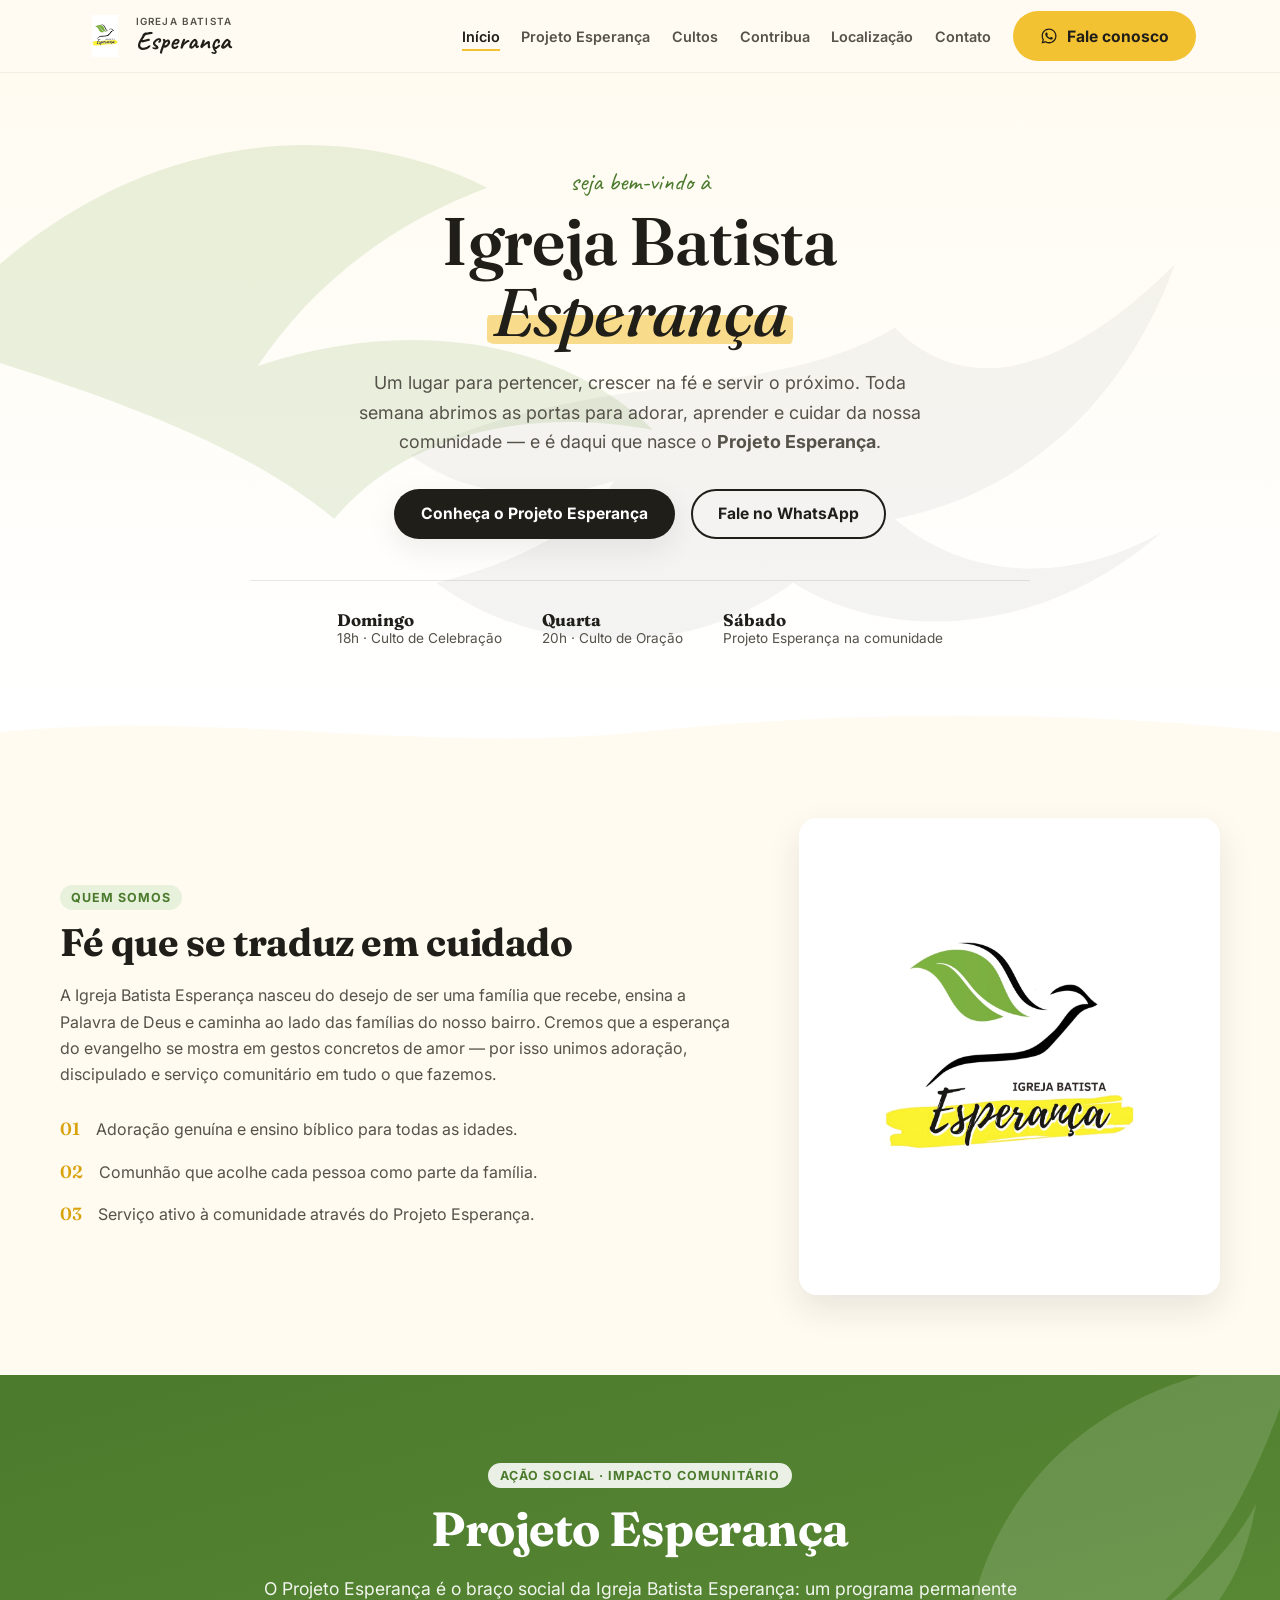
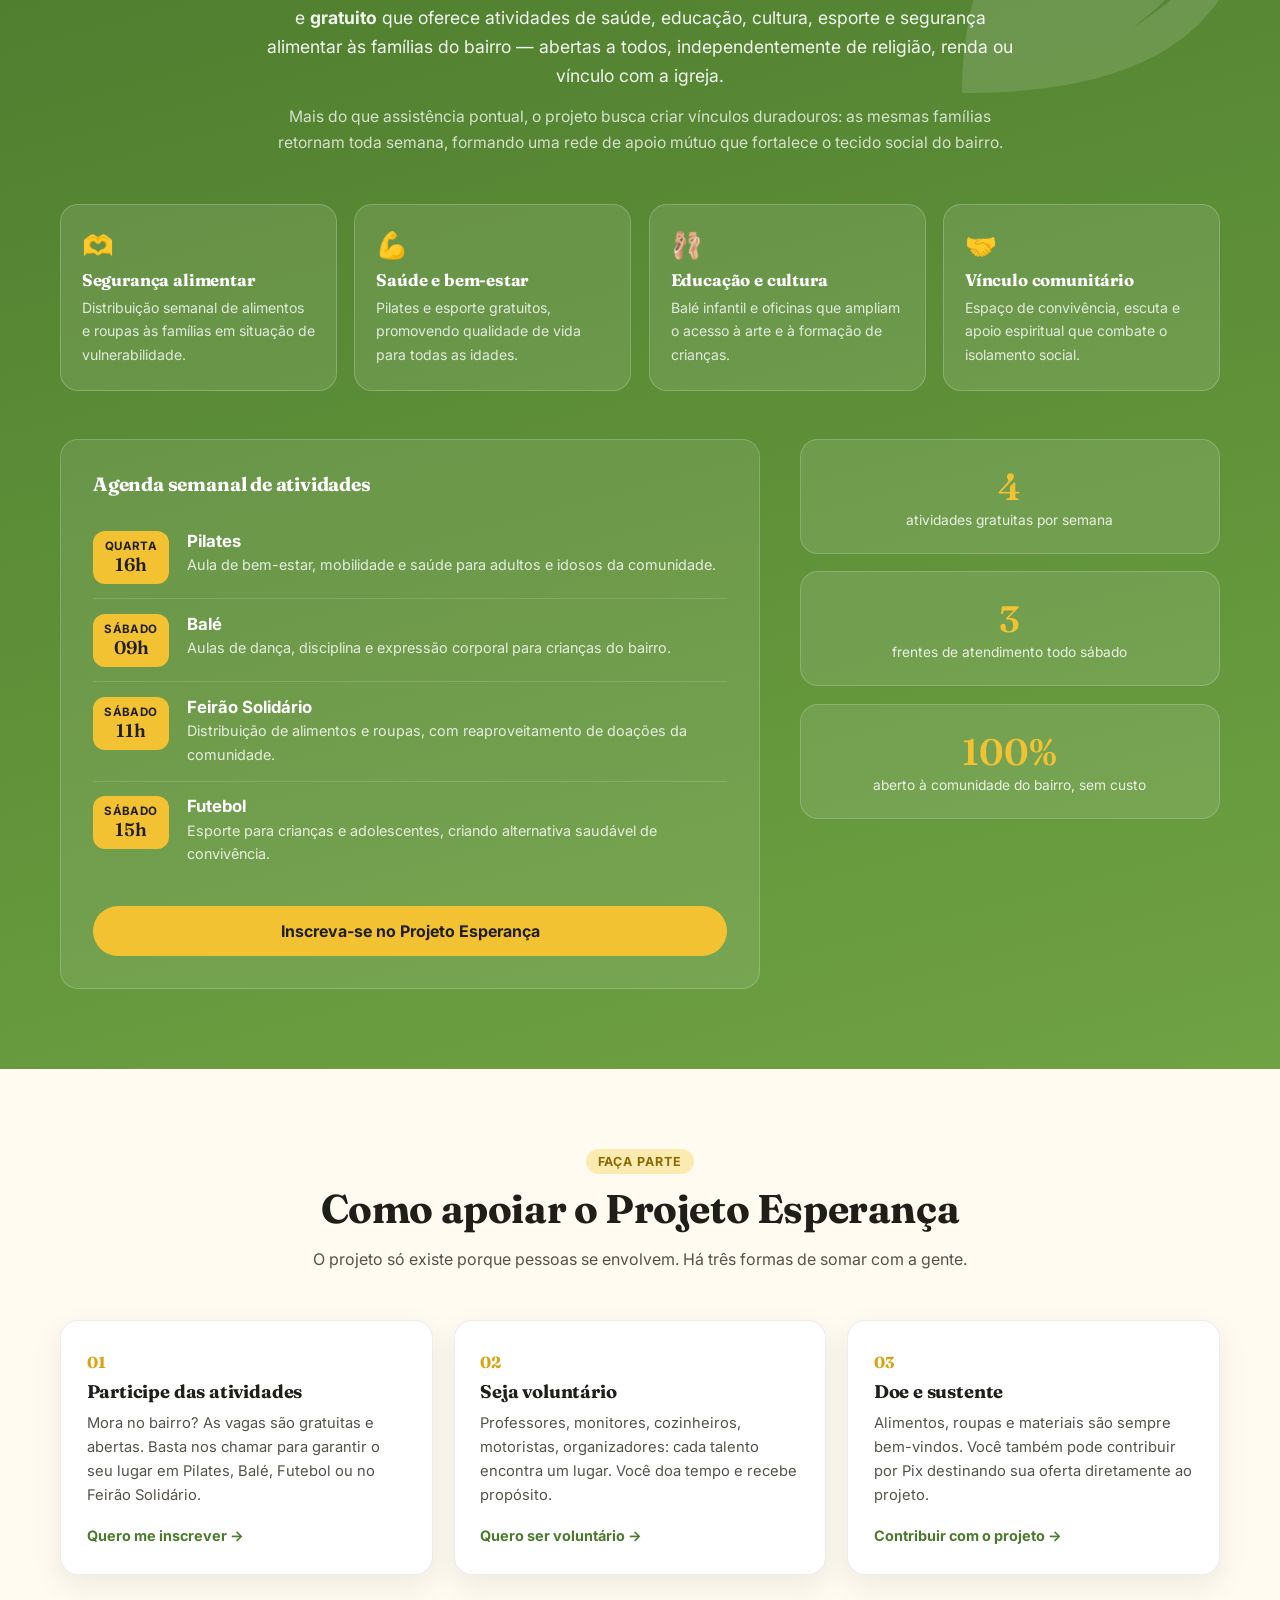
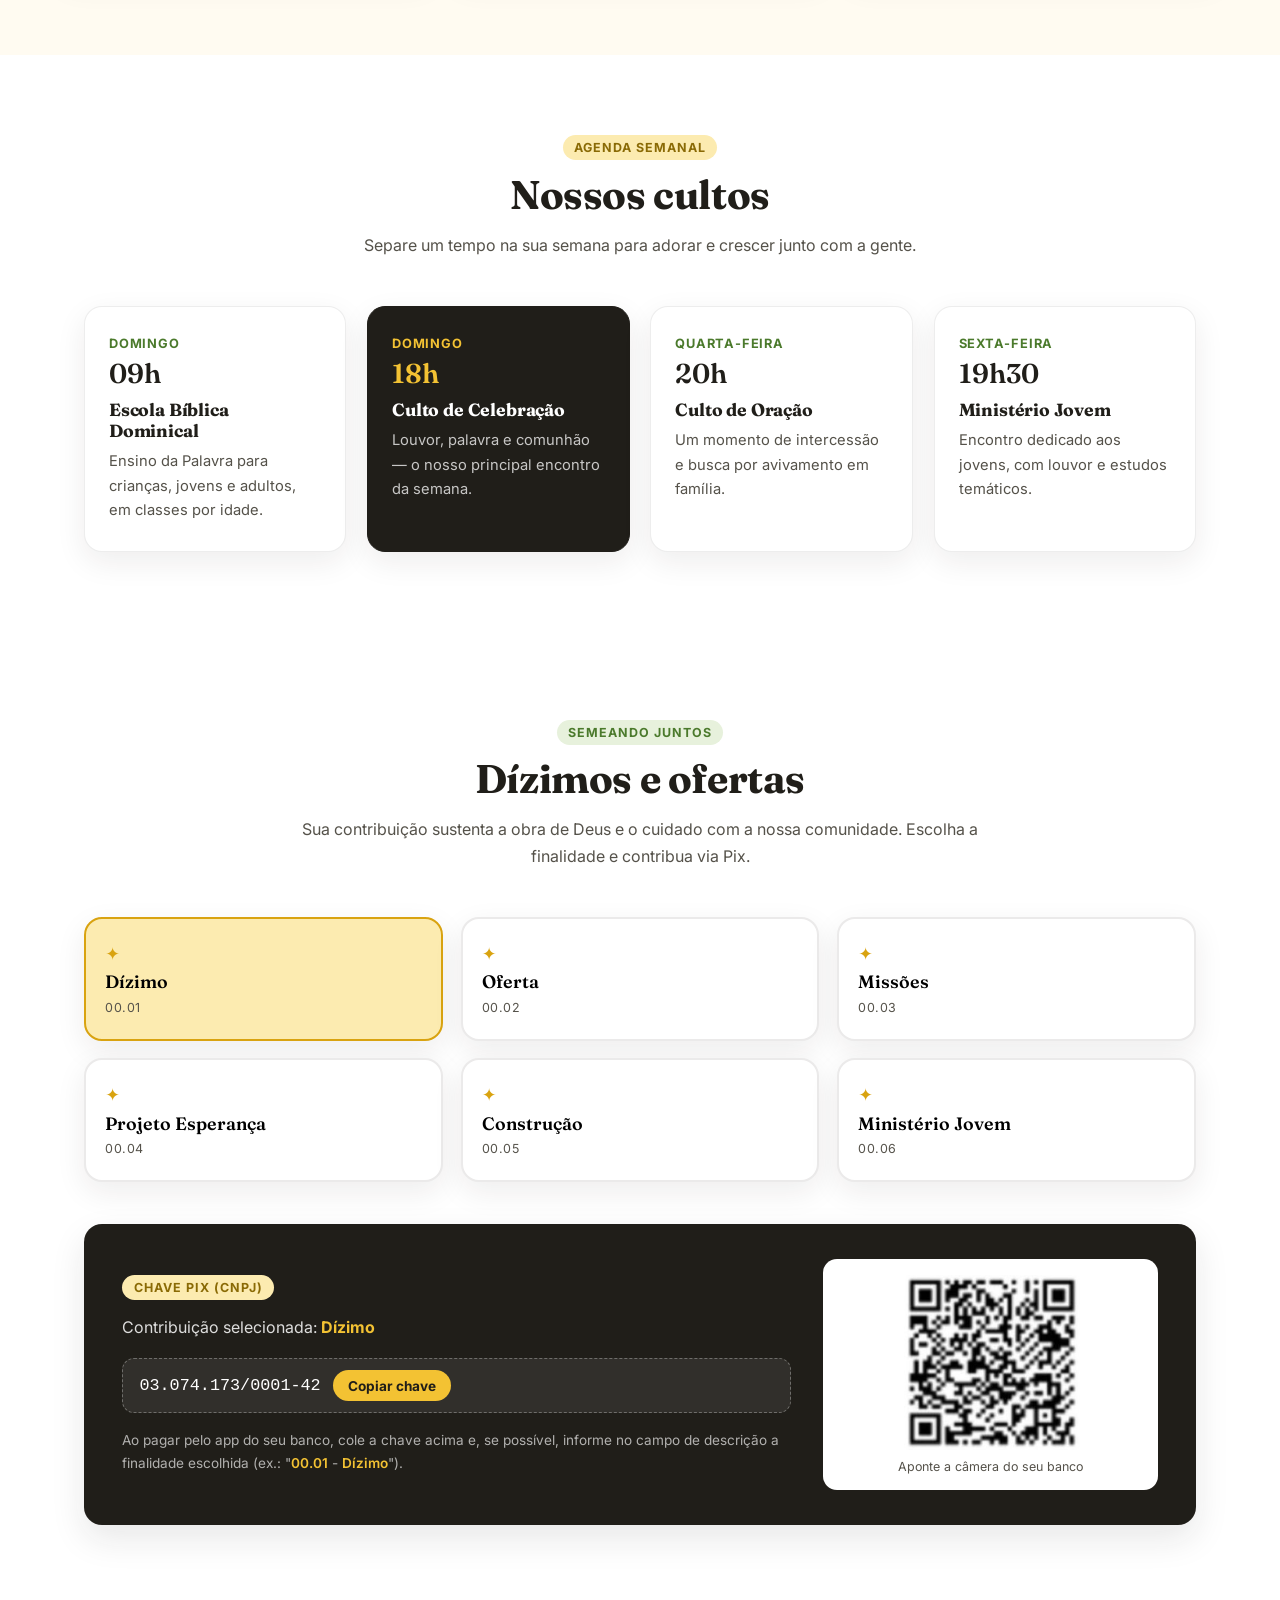
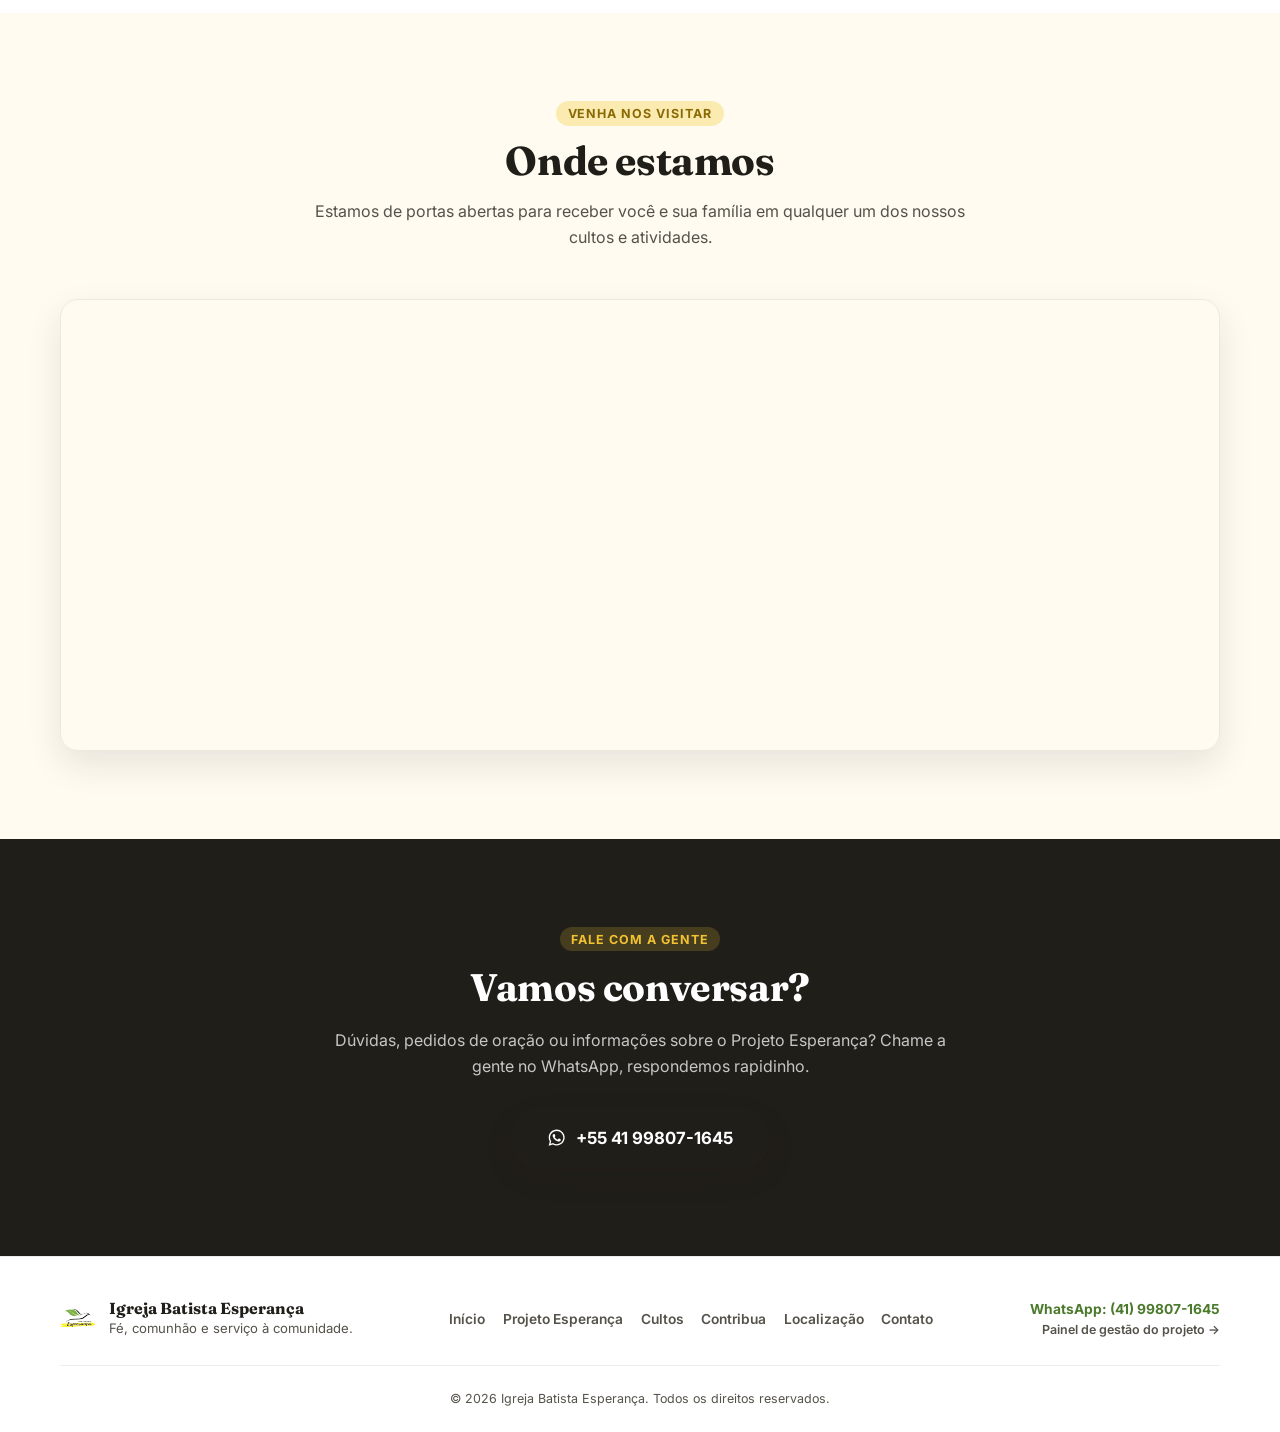
==== files/index.html @ 21ae9bed "Add files via upload" ====
<!DOCTYPE html>
<html lang="pt-BR">
<head>
<meta charset="UTF-8">
<meta name="viewport" content="width=device-width, initial-scale=1.0">
<title>Igreja Batista Esperança</title>
<meta name="description" content="Igreja Batista Esperança: cultos, comunhão e o Projeto Esperança, programa gratuito de serviço às famílias do bairro.">
<meta name="theme-color" content="#F3C233">
<link rel="icon" href="data:image/svg+xml,<svg xmlns='http://www.w3.org/2000/svg' viewBox='0 0 100 100'><text y='.9em' font-size='90'>🕊️</text></svg>">
<link rel="preconnect" href="https://fonts.googleapis.com">
<link rel="preconnect" href="https://fonts.gstatic.com" crossorigin>
<link href="https://fonts.googleapis.com/css2?family=Fraunces:ital,opsz,wght@0,9..144,400;0,9..144,500;0,9..144,600;0,9..144,700;1,9..144,500&family=Inter:wght@400;500;600;700;800&family=Caveat:wght@600;700&display=swap" rel="stylesheet">
<style>
/* =========================================================
   Igreja Batista Esperança — identidade visual
   Dourado/amarelo do logo + branco + verde-folha + tinta
   ========================================================= */
:root{
  --gold:#F3C233; --gold-deep:#D9A310; --gold-pale:#FCEBB0;
  --cream:#FFFBF1; --white:#FFFFFF;
  --ink:#201E19; --ink-soft:#55524A;
  --green:#6FA243; --green-deep:#4B7A2C; --green-pale:#E7F1DC;
  --font-display:"Fraunces","Georgia",serif;
  --font-body:"Inter",system-ui,sans-serif;
  --font-script:"Caveat",cursive;
  --radius:18px;
  --shadow-soft:0 10px 30px rgba(32,30,25,.08);
  --shadow-card:0 14px 34px rgba(32,30,25,.10);
  --container:1160px;
}
*,*::before,*::after{box-sizing:border-box}
html{scroll-behavior:smooth}
body{margin:0;font-family:var(--font-body);color:var(--ink);background:var(--white);-webkit-font-smoothing:antialiased}
img{max-width:100%;display:block}
a{color:inherit;text-decoration:none}
h1,h2,h3,h4{font-family:var(--font-display);margin:0;letter-spacing:-.01em}
p{margin:0;line-height:1.65;color:var(--ink-soft)}
button{font-family:inherit;cursor:pointer}
:focus-visible{outline:3px solid var(--green-deep);outline-offset:3px}
@media (prefers-reduced-motion:reduce){html{scroll-behavior:auto}*{animation-duration:.001ms!important;transition-duration:.001ms!important}}

.tag{display:inline-block;font-size:.78rem;font-weight:700;letter-spacing:.08em;text-transform:uppercase;color:var(--green-deep);background:var(--green-pale);padding:.4em .9em;border-radius:100px}
.tag-light{background:var(--gold-pale);color:#8A6A05}
.tag-on-green{background:rgba(255,255,255,.88);color:var(--green-deep)}
.tag-on-dark{background:rgba(243,194,51,.18);color:var(--gold)}

.btn{display:inline-flex;align-items:center;gap:.55em;padding:.85em 1.6em;border-radius:100px;font-weight:700;font-size:.98rem;border:2px solid transparent;transition:transform .18s ease,box-shadow .18s ease,background .18s ease,color .18s ease}
.btn:hover{transform:translateY(-2px)}
.btn-primary{background:var(--ink);color:var(--white);box-shadow:var(--shadow-soft)}
.btn-primary:hover{background:var(--green-deep)}
.btn-outline{border-color:var(--ink);color:var(--ink);background:transparent}
.btn-outline:hover{background:var(--ink);color:var(--white)}
.btn-whats{background:var(--gold);color:var(--ink)}
.btn-whats:hover{background:var(--gold-deep)}
.btn-lg{padding:1.05em 2.1em;font-size:1.05rem}
.ico-whats{width:1.15em;height:1.15em;fill:currentColor}

/* HEADER */
.site-header{position:sticky;top:0;z-index:50;background:rgba(255,251,241,.92);backdrop-filter:blur(10px);border-bottom:1px solid rgba(32,30,25,.06)}
.header-inner{max-width:var(--container);margin:0 auto;padding:.7rem 1.5rem;display:flex;align-items:center;gap:1.4rem}
.brand{display:flex;align-items:center;gap:.6rem;margin-right:auto}
.brand-logo{width:42px;height:42px;object-fit:contain}
.brand-text{display:flex;flex-direction:column;line-height:1.1}
.brand-eyebrow{font-size:.62rem;text-transform:uppercase;letter-spacing:.12em;color:var(--ink-soft);font-weight:600}
.brand-name{font-family:var(--font-script);font-size:1.6rem;font-weight:700}
.main-nav{display:flex;gap:1.35rem}
.nav-link{font-size:.9rem;font-weight:600;color:var(--ink-soft);position:relative;padding:.3rem 0;transition:color .2s}
.nav-link::after{content:"";position:absolute;left:0;right:0;bottom:-2px;height:2px;background:var(--gold);transform:scaleX(0);transform-origin:left;transition:transform .25s}
.nav-link:hover,.nav-link-active{color:var(--ink)}
.nav-link:hover::after,.nav-link-active::after{transform:scaleX(1)}
.nav-toggle{display:none;background:none;border:none;padding:.5rem;flex-direction:column;gap:5px}
.nav-toggle span{width:24px;height:2px;background:var(--ink);border-radius:2px}

/* HERO */
.hero{position:relative;overflow:hidden;background:linear-gradient(180deg,var(--cream) 0%,var(--white) 100%);padding:5.5rem 1.5rem 4rem}
.hero-wing{position:absolute;inset:0;z-index:0;opacity:.9;pointer-events:none}
.hero-wing svg{width:100%;height:100%}
.wing-leaf{fill:var(--green);opacity:.16}
.wing-body{fill:var(--ink);opacity:.05}
.hero-inner{position:relative;z-index:1;max-width:780px;margin:0 auto;text-align:center}
.eyebrow-script{font-family:var(--font-script);font-size:1.6rem;color:var(--green-deep);margin-bottom:.2rem}
.hero-title{font-size:clamp(2.4rem,6vw,4.2rem);font-weight:600;line-height:1.05;margin-bottom:1.3rem}
.hl-brush{position:relative;display:inline-block;font-style:italic;font-weight:500}
.hl-brush::after{content:"";position:absolute;left:-6px;right:-6px;bottom:.06em;height:.42em;background:var(--gold);opacity:.55;z-index:-1;border-radius:2px 8px 3px 9px/6px 3px 8px 4px}
.hero-lede{font-size:1.12rem;max-width:580px;margin:0 auto 2rem}
.hero-actions{display:flex;gap:1rem;justify-content:center;flex-wrap:wrap;margin-bottom:2.6rem}
.hero-schedule{display:flex;gap:2.5rem;justify-content:center;flex-wrap:wrap;padding-top:1.8rem;border-top:1px solid rgba(32,30,25,.1)}
.hero-schedule div{display:flex;flex-direction:column;text-align:left}
.hero-schedule strong{font-family:var(--font-display);font-size:1.05rem}
.hero-schedule span{font-size:.85rem;color:var(--ink-soft)}
.divider{line-height:0}
.divider svg{width:100%;height:44px}
.divider path{fill:var(--cream)}

/* ABOUT */
.about-strip{background:var(--cream);padding:4rem 1.5rem 5rem}
.about-inner{max-width:var(--container);margin:0 auto;display:grid;grid-template-columns:1.3fr .8fr;gap:3.5rem;align-items:center}
.about-text h2{font-size:clamp(1.8rem,3vw,2.4rem);margin:.5rem 0 1rem}
.about-values{display:grid;gap:1rem;margin-top:1.8rem}
.value{display:flex;gap:1rem;align-items:baseline}
.value-num{font-family:var(--font-display);font-weight:600;color:var(--gold-deep);font-size:1.1rem}
.value p{margin:0}
.about-media{background:var(--white);border-radius:var(--radius);box-shadow:var(--shadow-card);padding:2.2rem;display:flex;align-items:center;justify-content:center}
.dove-img{width:100%;max-width:260px}

.section-head{max-width:680px;margin:0 auto 3rem;text-align:center}
.section-head h2{font-size:clamp(1.9rem,3.2vw,2.5rem);margin:.6rem 0 .8rem}

/* CULTOS */
.cultos{padding:5rem 1.5rem;max-width:var(--container);margin:0 auto}
.cultos-grid{display:grid;grid-template-columns:repeat(4,1fr);gap:1.3rem}
.culto-card{background:var(--white);border:1px solid rgba(32,30,25,.08);border-radius:var(--radius);padding:1.8rem 1.5rem;display:flex;flex-direction:column;gap:.3rem;box-shadow:var(--shadow-soft);transition:transform .2s,box-shadow .2s}
.culto-card:hover{transform:translateY(-4px);box-shadow:var(--shadow-card)}
.culto-card.destaque{background:var(--ink);color:var(--white);border-color:var(--ink)}
.culto-card.destaque .culto-dia,.culto-card.destaque .culto-hora{color:var(--gold)}
.culto-card.destaque p{color:rgba(255,255,255,.75)}
.culto-card.destaque h3{color:var(--white)}
.culto-dia{font-size:.8rem;font-weight:700;text-transform:uppercase;letter-spacing:.06em;color:var(--green-deep)}
.culto-hora{font-family:var(--font-display);font-size:1.7rem;font-weight:600;margin-bottom:.3rem}
.culto-card h3{font-size:1.1rem;margin-bottom:.2rem}
.culto-card p{font-size:.92rem}

/* ===== PROJETO ESPERANÇA ===== */
.projeto{position:relative;background:linear-gradient(165deg,var(--green-deep) 0%,var(--green) 100%);color:var(--white);padding:5.5rem 1.5rem 5rem;overflow:hidden}
.projeto-leaf{position:absolute;top:-60px;right:-60px;width:420px;opacity:.13;pointer-events:none}
.projeto-leaf svg{width:100%;height:100%;fill:var(--white)}
.projeto-inner{position:relative;z-index:1;max-width:var(--container);margin:0 auto}
.projeto-head{max-width:760px;margin:0 auto 3rem;text-align:center}
.projeto-head h2{font-size:clamp(2.1rem,3.8vw,3rem);margin:.7rem 0 1rem;color:var(--white)}
.projeto-lede{color:rgba(255,255,255,.92);font-size:1.1rem}
.projeto-sub{color:rgba(255,255,255,.75);font-size:.98rem;margin-top:.9rem}

.pilares{display:grid;grid-template-columns:repeat(4,1fr);gap:1.1rem;margin-bottom:3rem}
.pilar{background:rgba(255,255,255,.1);border:1px solid rgba(255,255,255,.2);border-radius:var(--radius);padding:1.5rem 1.3rem}
.pilar-ico{font-size:1.6rem;display:block;margin-bottom:.6rem}
.pilar h4{color:var(--white);font-size:1.05rem;margin-bottom:.4rem}
.pilar p{color:rgba(255,255,255,.8);font-size:.88rem}

.projeto-body{display:grid;grid-template-columns:1.5fr .9fr;gap:2.5rem;align-items:start}
.projeto-agenda-list{background:rgba(255,255,255,.09);border:1px solid rgba(255,255,255,.18);border-radius:var(--radius);padding:2rem}
.projeto-agenda-list h3{color:var(--white);font-size:1.2rem;margin-bottom:1.3rem}
.projeto-agenda{display:flex;gap:1.1rem;align-items:flex-start;padding:.9rem 0;border-top:1px solid rgba(255,255,255,.14)}
.projeto-agenda:first-of-type{border-top:none}
.agenda-dia{display:flex;flex-direction:column;align-items:center;justify-content:center;background:var(--gold);color:var(--ink);border-radius:12px;min-width:76px;padding:.5rem .3rem;text-align:center;flex-shrink:0}
.agenda-semana{font-size:.72rem;font-weight:700;text-transform:uppercase;letter-spacing:.04em}
.agenda-hora{font-family:var(--font-display);font-size:1.15rem;font-weight:600}
.agenda-info strong{display:block;font-size:1.05rem;margin-bottom:.15rem}
.agenda-info p{color:rgba(255,255,255,.82);font-size:.9rem}
.btn-projeto{display:inline-flex;align-items:center;justify-content:center;width:100%;margin-top:1.6rem;background:var(--gold);color:var(--ink);font-weight:700;padding:.95em 1.5em;border-radius:100px;text-align:center;transition:transform .18s,background .18s}
.btn-projeto:hover{background:var(--white);transform:translateY(-2px)}
.projeto-stats{display:grid;gap:1.1rem}
.stat{background:rgba(255,255,255,.1);border:1px solid rgba(255,255,255,.18);border-radius:var(--radius);padding:1.5rem;text-align:center}
.stat-num{display:block;font-family:var(--font-display);font-size:2.3rem;font-weight:600;color:var(--gold)}
.stat-label{font-size:.86rem;color:rgba(255,255,255,.85)}

/* COMO PARTICIPAR */
.participar{background:var(--cream);padding:5rem 1.5rem}
.participar-grid{max-width:var(--container);margin:0 auto;display:grid;grid-template-columns:repeat(3,1fr);gap:1.3rem}
.part-card{background:var(--white);border:1px solid rgba(32,30,25,.08);border-radius:var(--radius);padding:1.9rem 1.6rem;box-shadow:var(--shadow-soft);display:flex;flex-direction:column}
.part-num{font-family:var(--font-display);font-size:1rem;font-weight:700;color:var(--gold-deep);margin-bottom:.5rem}
.part-card h3{font-size:1.15rem;margin-bottom:.5rem}
.part-card p{font-size:.92rem;margin-bottom:1.2rem}
.part-card a{margin-top:auto;font-weight:700;font-size:.9rem;color:var(--green-deep)}
.part-card a:hover{text-decoration:underline}

/* CONTRIBUA */
.contribua{padding:5.5rem 1.5rem;max-width:var(--container);margin:0 auto}
.contribua-grid{display:grid;grid-template-columns:repeat(3,1fr);gap:1.1rem;margin-bottom:2.6rem}
.giving-card{background:var(--white);border:2px solid rgba(32,30,25,.09);border-radius:var(--radius);padding:1.5rem 1.2rem;display:flex;flex-direction:column;align-items:flex-start;gap:.4rem;text-align:left;transition:border-color .18s,transform .18s,box-shadow .18s;box-shadow:var(--shadow-soft)}
.giving-card:hover{transform:translateY(-3px);box-shadow:var(--shadow-card)}
.giving-card.is-active{border-color:var(--gold-deep);background:var(--gold-pale)}
.giving-icon{color:var(--gold-deep);font-size:1.1rem}
.giving-name{font-family:var(--font-display);font-weight:600;font-size:1.12rem}
.giving-code{font-size:.78rem;color:var(--ink-soft);letter-spacing:.04em}
.pix-panel{display:grid;grid-template-columns:1.4fr .7fr;gap:2rem;align-items:center;background:var(--ink);color:var(--white);border-radius:var(--radius);padding:2.2rem 2.4rem;box-shadow:var(--shadow-card)}
.pix-selected{color:rgba(255,255,255,.85);margin:.9rem 0 1.1rem}
.pix-selected strong{color:var(--gold)}
.pix-key-row{display:flex;align-items:center;gap:.8rem;flex-wrap:wrap;background:rgba(255,255,255,.08);border:1px dashed rgba(255,255,255,.3);border-radius:12px;padding:.7rem 1rem}
.pix-key-row code{font-size:1.05rem;color:var(--white)}
.btn-copy{background:var(--gold);color:var(--ink);border:none;font-weight:700;padding:.55em 1.1em;border-radius:100px;font-size:.85rem;transition:background .18s}
.btn-copy:hover{background:var(--white)}
.pix-hint{font-size:.85rem;color:rgba(255,255,255,.65);margin-top:1rem}
.pix-hint span{color:var(--gold);font-weight:600}
.pix-qr{background:var(--white);border-radius:14px;padding:1rem;display:flex;flex-direction:column;align-items:center;gap:.6rem}
.pix-qr img{width:100%;max-width:180px;border-radius:6px}
.pix-qr span{font-size:.78rem;color:var(--ink-soft);text-align:center}

/* LOCAL */
.local{background:var(--cream);padding:5.5rem 1.5rem}
.map-wrap{max-width:var(--container);margin:0 auto;border-radius:var(--radius);overflow:hidden;box-shadow:var(--shadow-card);border:1px solid rgba(32,30,25,.08)}
.map-wrap iframe{display:block}

/* CONTATO */
.contato{background:var(--ink);color:var(--white);padding:5.5rem 1.5rem}
.contato-inner{max-width:620px;margin:0 auto;text-align:center}
.contato-text h2{color:var(--white);font-size:clamp(1.9rem,3vw,2.4rem);margin:.7rem 0 1rem}
.contato-text p{color:rgba(255,255,255,.75);margin-bottom:1.8rem}

/* FOOTER */
.site-footer{background:var(--white);border-top:1px solid rgba(32,30,25,.08);padding:2.6rem 1.5rem 1.4rem}
.footer-inner{max-width:var(--container);margin:0 auto;display:flex;flex-wrap:wrap;gap:1.6rem;align-items:center;justify-content:space-between;padding-bottom:1.6rem;border-bottom:1px solid rgba(32,30,25,.08)}
.footer-brand{display:flex;align-items:center;gap:.8rem}
.footer-brand img{width:36px;height:36px}
.footer-brand strong{font-family:var(--font-display)}
.footer-brand p{font-size:.82rem;margin:0}
.footer-nav{display:flex;gap:1.1rem;flex-wrap:wrap}
.footer-nav a{font-size:.86rem;color:var(--ink-soft);font-weight:600}
.footer-nav a:hover{color:var(--ink)}
.footer-whats{font-size:.86rem;font-weight:700;color:var(--green-deep)}
.footer-copy{text-align:center;font-size:.78rem;color:var(--ink-soft);margin:1.4rem 0 0}

/* UTIL */
.to-top{position:fixed;right:1.4rem;bottom:1.4rem;z-index:60;width:44px;height:44px;border-radius:50%;border:none;background:var(--ink);color:var(--gold);font-size:1.2rem;box-shadow:var(--shadow-card);opacity:0;pointer-events:none;transform:translateY(10px);transition:opacity .25s,transform .25s}
.to-top.visible{opacity:1;pointer-events:auto;transform:translateY(0)}
.toast{position:fixed;left:50%;bottom:1.6rem;transform:translate(-50%,20px);background:var(--ink);color:var(--white);padding:.7em 1.3em;border-radius:100px;font-size:.88rem;font-weight:600;box-shadow:var(--shadow-card);opacity:0;pointer-events:none;transition:opacity .25s,transform .25s;z-index:80}
.toast.visible{opacity:1;transform:translate(-50%,0)}
.reveal{opacity:0;transform:translateY(18px);transition:opacity .7s ease,transform .7s ease}
.reveal.is-visible{opacity:1;transform:translateY(0)}

/* RESPONSIVO */
@media (max-width:1040px){
  .pilares{grid-template-columns:repeat(2,1fr)}
}
@media (max-width:980px){
  .about-inner{grid-template-columns:1fr}
  .about-media{order:-1;max-width:320px;margin:0 auto}
  .cultos-grid{grid-template-columns:repeat(2,1fr)}
  .projeto-body{grid-template-columns:1fr}
  .projeto-stats{grid-template-columns:repeat(3,1fr)}
  .participar-grid{grid-template-columns:1fr}
  .contribua-grid{grid-template-columns:repeat(2,1fr)}
  .pix-panel{grid-template-columns:1fr}
  .pix-qr{max-width:220px;margin:0 auto}
}
@media (max-width:760px){
  .main-nav{position:fixed;top:70px;left:0;right:0;background:var(--cream);flex-direction:column;gap:0;padding:.5rem 1.5rem;border-bottom:1px solid rgba(32,30,25,.08);transform:translateY(-140%);transition:transform .3s}
  .main-nav.open{transform:translateY(0)}
  .main-nav a{padding:.9rem 0;border-bottom:1px solid rgba(32,30,25,.06)}
  .header-whats{display:none}
  .nav-toggle{display:flex}
  .cultos-grid,.pilares,.contribua-grid{grid-template-columns:1fr}
  .projeto-stats{grid-template-columns:1fr}
  .hero-schedule{flex-direction:column;gap:1rem;align-items:center;text-align:center}
  .hero-schedule div{align-items:center}
}
</style>
</head>
<body>

<!-- ================= HEADER ================= -->
<header class="site-header" id="topo">
  <div class="header-inner">
    <a href="#topo" class="brand">
      <img src="[data-uri]" alt="Logo Igreja Batista Esperança" class="brand-logo">
      <span class="brand-text">
        <span class="brand-eyebrow">Igreja Batista</span>
        <span class="brand-name">Esperança</span>
      </span>
    </a>
    <nav class="main-nav" id="mainNav">
      <a href="#sobre" class="nav-link">Início</a>
      <a href="#projeto" class="nav-link">Projeto Esperança</a>
      <a href="#cultos" class="nav-link">Cultos</a>
      <a href="#contribua" class="nav-link">Contribua</a>
      <a href="#local" class="nav-link">Localização</a>
      <a href="#contato" class="nav-link">Contato</a>
    </nav>
    <a href="https://wa.me/5541998071645" target="_blank" rel="noopener noreferrer" class="btn btn-whats header-whats">
      <svg viewBox="0 0 24 24" class="ico-whats" aria-hidden="true"><path d="M12.04 2C6.58 2 2.13 6.45 2.13 11.91c0 1.75.46 3.46 1.33 4.97L2.05 22l5.25-1.38a9.9 9.9 0 0 0 4.74 1.21h.01c5.46 0 9.9-4.45 9.9-9.91 0-2.65-1.03-5.14-2.9-7.01A9.87 9.87 0 0 0 12.04 2zm0 18.12h-.01a8.2 8.2 0 0 1-4.19-1.15l-.3-.18-3.12.82.83-3.04-.2-.31a8.17 8.17 0 0 1-1.26-4.36c0-4.53 3.7-8.22 8.25-8.22 2.2 0 4.27.86 5.83 2.42a8.15 8.15 0 0 1 2.41 5.81c0 4.53-3.7 8.21-8.24 8.21zm4.52-6.16c-.25-.12-1.47-.72-1.7-.81-.23-.08-.39-.12-.56.13-.17.24-.64.8-.78.97-.14.16-.29.18-.53.06-.25-.12-1.04-.38-1.99-1.22-.73-.66-1.23-1.46-1.37-1.71-.14-.24-.02-.38.11-.5.11-.11.25-.29.37-.43.12-.15.16-.24.24-.41.08-.16.04-.3-.02-.43-.06-.12-.56-1.36-.77-1.86-.2-.48-.41-.42-.56-.43-.15-.01-.32-.01-.48-.01-.17 0-.44.06-.67.31-.23.24-.87.86-.87 2.09 0 1.24.9 2.44 1.02 2.6.12.16 1.77 2.7 4.28 3.79.6.26 1.06.41 1.43.53.6.19 1.14.16 1.57.1.48-.07 1.47-.6 1.68-1.18.21-.58.21-1.08.14-1.18-.06-.11-.23-.17-.48-.29z"/></svg>
      <span>Fale conosco</span>
    </a>
    <button class="nav-toggle" id="navToggle" aria-label="Abrir menu" aria-expanded="false" aria-controls="mainNav">
      <span></span><span></span><span></span>
    </button>
  </div>
</header>

<!-- ================= HERO ================= -->
<section class="hero" id="sobre">
  <div class="hero-wing" aria-hidden="true">
    <svg viewBox="0 0 1200 500" preserveAspectRatio="xMidYMid slice">
      <path class="wing-leaf" d="M40 210C160 60 340 20 480 90C400 120 340 170 300 230C420 190 540 210 610 280C500 260 410 290 360 350C300 300 210 260 40 210Z"/>
      <path class="wing-body" d="M420 300C560 230 700 260 800 200C860 260 940 230 1020 150C980 260 900 330 800 350C860 400 940 400 1010 360C920 440 800 450 720 400C640 460 520 460 440 400C520 380 560 350 580 320C520 340 460 330 420 300Z"/>
    </svg>
  </div>
  <div class="hero-inner reveal">
    <p class="eyebrow-script">seja bem-vindo à</p>
    <h1 class="hero-title">Igreja Batista<br><span class="hl-brush">Esperança</span></h1>
    <p class="hero-lede">Um lugar para pertencer, crescer na fé e servir o próximo. Toda semana abrimos as portas para adorar, aprender e cuidar da nossa comunidade — e é daqui que nasce o <strong>Projeto Esperança</strong>.</p>
    <div class="hero-actions">
      <a href="#projeto" class="btn btn-primary">Conheça o Projeto Esperança</a>
      <a href="https://wa.me/5541998071645" target="_blank" rel="noopener noreferrer" class="btn btn-outline">Fale no WhatsApp</a>
    </div>
    <div class="hero-schedule">
      <div><strong>Domingo</strong><span>18h · Culto de Celebração</span></div>
      <div><strong>Quarta</strong><span>20h · Culto de Oração</span></div>
      <div><strong>Sábado</strong><span>Projeto Esperança na comunidade</span></div>
    </div>
  </div>
</section>

<div class="divider" aria-hidden="true">
  <svg viewBox="0 0 1200 60" preserveAspectRatio="none"><path d="M0 30 C 200 0, 400 60, 600 30 S 1000 0, 1200 30 V60 H0 Z"/></svg>
</div>

<!-- ================= SOBRE ================= -->
<section class="about-strip">
  <div class="about-inner">
    <div class="about-text reveal">
      <span class="tag">Quem somos</span>
      <h2>Fé que se traduz em cuidado</h2>
      <p>A Igreja Batista Esperança nasceu do desejo de ser uma família que recebe, ensina a Palavra de Deus e caminha ao lado das famílias do nosso bairro. Cremos que a esperança do evangelho se mostra em gestos concretos de amor — por isso unimos adoração, discipulado e serviço comunitário em tudo o que fazemos.</p>
      <div class="about-values">
        <div class="value"><span class="value-num">01</span><p>Adoração genuína e ensino bíblico para todas as idades.</p></div>
        <div class="value"><span class="value-num">02</span><p>Comunhão que acolhe cada pessoa como parte da família.</p></div>
        <div class="value"><span class="value-num">03</span><p>Serviço ativo à comunidade através do Projeto Esperança.</p></div>
      </div>
    </div>
    <div class="about-media reveal">
      <img src="[data-uri]" alt="Símbolo da pomba, logo da Igreja Batista Esperança" class="dove-img">
    </div>
  </div>
</section>

<!-- ================= PROJETO ESPERANÇA ================= -->
<section id="projeto" class="projeto">
  <div class="projeto-leaf" aria-hidden="true">
    <svg viewBox="0 0 400 400"><path d="M40 360C40 200 140 60 360 40C320 160 280 240 200 300C260 260 300 220 320 180C300 300 220 360 40 360Z"/></svg>
  </div>
  <div class="projeto-inner">
    <div class="projeto-head reveal">
      <span class="tag tag-on-green">Ação social · Impacto comunitário</span>
      <h2>Projeto Esperança</h2>
      <p class="projeto-lede">O Projeto Esperança é o braço social da Igreja Batista Esperança: um programa permanente e <strong>gratuito</strong> que oferece atividades de saúde, educação, cultura, esporte e segurança alimentar às famílias do bairro — abertas a todos, independentemente de religião, renda ou vínculo com a igreja.</p>
      <p class="projeto-sub">Mais do que assistência pontual, o projeto busca criar vínculos duradouros: as mesmas famílias retornam toda semana, formando uma rede de apoio mútuo que fortalece o tecido social do bairro.</p>
    </div>

    <div class="pilares reveal">
      <div class="pilar">
        <span class="pilar-ico">🫶</span>
        <h4>Segurança alimentar</h4>
        <p>Distribuição semanal de alimentos e roupas às famílias em situação de vulnerabilidade.</p>
      </div>
      <div class="pilar">
        <span class="pilar-ico">💪</span>
        <h4>Saúde e bem-estar</h4>
        <p>Pilates e esporte gratuitos, promovendo qualidade de vida para todas as idades.</p>
      </div>
      <div class="pilar">
        <span class="pilar-ico">🩰</span>
        <h4>Educação e cultura</h4>
        <p>Balé infantil e oficinas que ampliam o acesso à arte e à formação de crianças.</p>
      </div>
      <div class="pilar">
        <span class="pilar-ico">🤝</span>
        <h4>Vínculo comunitário</h4>
        <p>Espaço de convivência, escuta e apoio espiritual que combate o isolamento social.</p>
      </div>
    </div>

    <div class="projeto-body">
      <div class="projeto-agenda-list reveal">
        <h3>Agenda semanal de atividades</h3>

        <div class="projeto-agenda">
          <div class="agenda-dia"><span class="agenda-semana">Quarta</span><span class="agenda-hora">16h</span></div>
          <div class="agenda-info">
            <strong>Pilates</strong>
            <p>Aula de bem-estar, mobilidade e saúde para adultos e idosos da comunidade.</p>
          </div>
        </div>

        <div class="projeto-agenda">
          <div class="agenda-dia"><span class="agenda-semana">Sábado</span><span class="agenda-hora">09h</span></div>
          <div class="agenda-info">
            <strong>Balé</strong>
            <p>Aulas de dança, disciplina e expressão corporal para crianças do bairro.</p>
          </div>
        </div>

        <div class="projeto-agenda">
          <div class="agenda-dia"><span class="agenda-semana">Sábado</span><span class="agenda-hora">11h</span></div>
          <div class="agenda-info">
            <strong>Feirão Solidário</strong>
            <p>Distribuição de alimentos e roupas, com reaproveitamento de doações da comunidade.</p>
          </div>
        </div>

        <div class="projeto-agenda">
          <div class="agenda-dia"><span class="agenda-semana">Sábado</span><span class="agenda-hora">15h</span></div>
          <div class="agenda-info">
            <strong>Futebol</strong>
            <p>Esporte para crianças e adolescentes, criando alternativa saudável de convivência.</p>
          </div>
        </div>

        <a class="btn-projeto" href="https://wa.me/5541998071645?text=Ol%C3%A1%2C%20quero%20me%20inscrever%20no%20Projeto%20Esperan%C3%A7a" target="_blank" rel="noopener noreferrer">
          Inscreva-se no Projeto Esperança
        </a>
      </div>

      <div class="projeto-stats reveal">
        <div class="stat"><span class="stat-num">4</span><span class="stat-label">atividades gratuitas por semana</span></div>
        <div class="stat"><span class="stat-num">3</span><span class="stat-label">frentes de atendimento todo sábado</span></div>
        <div class="stat"><span class="stat-num">100%</span><span class="stat-label">aberto à comunidade do bairro, sem custo</span></div>
      </div>
    </div>
  </div>
</section>

<!-- ================= COMO PARTICIPAR ================= -->
<section class="participar">
  <div class="section-head reveal">
    <span class="tag tag-light">Faça parte</span>
    <h2>Como apoiar o Projeto Esperança</h2>
    <p>O projeto só existe porque pessoas se envolvem. Há três formas de somar com a gente.</p>
  </div>
  <div class="participar-grid reveal">
    <article class="part-card">
      <span class="part-num">01</span>
      <h3>Participe das atividades</h3>
      <p>Mora no bairro? As vagas são gratuitas e abertas. Basta nos chamar para garantir o seu lugar em Pilates, Balé, Futebol ou no Feirão Solidário.</p>
      <a href="https://wa.me/5541998071645?text=Ol%C3%A1%2C%20quero%20me%20inscrever%20no%20Projeto%20Esperan%C3%A7a" target="_blank" rel="noopener noreferrer">Quero me inscrever →</a>
    </article>
    <article class="part-card">
      <span class="part-num">02</span>
      <h3>Seja voluntário</h3>
      <p>Professores, monitores, cozinheiros, motoristas, organizadores: cada talento encontra um lugar. Você doa tempo e recebe propósito.</p>
      <a href="https://wa.me/5541998071645?text=Ol%C3%A1%2C%20quero%20ser%20volunt%C3%A1rio%20no%20Projeto%20Esperan%C3%A7a" target="_blank" rel="noopener noreferrer">Quero ser voluntário →</a>
    </article>
    <article class="part-card">
      <span class="part-num">03</span>
      <h3>Doe e sustente</h3>
      <p>Alimentos, roupas e materiais são sempre bem-vindos. Você também pode contribuir por Pix destinando sua oferta diretamente ao projeto.</p>
      <a href="#contribua">Contribuir com o projeto →</a>
    </article>
  </div>
</section>

<!-- ================= CULTOS ================= -->
<section class="cultos" id="cultos">
  <div class="section-head reveal">
    <span class="tag tag-light">Agenda semanal</span>
    <h2>Nossos cultos</h2>
    <p>Separe um tempo na sua semana para adorar e crescer junto com a gente.</p>
  </div>
  <div class="cultos-grid reveal">
    <article class="culto-card">
      <span class="culto-dia">Domingo</span><span class="culto-hora">09h</span>
      <h3>Escola Bíblica Dominical</h3>
      <p>Ensino da Palavra para crianças, jovens e adultos, em classes por idade.</p>
    </article>
    <article class="culto-card destaque">
      <span class="culto-dia">Domingo</span><span class="culto-hora">18h</span>
      <h3>Culto de Celebração</h3>
      <p>Louvor, palavra e comunhão — o nosso principal encontro da semana.</p>
    </article>
    <article class="culto-card">
      <span class="culto-dia">Quarta-feira</span><span class="culto-hora">20h</span>
      <h3>Culto de Oração</h3>
      <p>Um momento de intercessão e busca por avivamento em família.</p>
    </article>
    <article class="culto-card">
      <span class="culto-dia">Sexta-feira</span><span class="culto-hora">19h30</span>
      <h3>Ministério Jovem</h3>
      <p>Encontro dedicado aos jovens, com louvor e estudos temáticos.</p>
    </article>
  </div>
</section>

<!-- ================= CONTRIBUA ================= -->
<section id="contribua" class="contribua">
  <div class="section-head reveal">
    <span class="tag">Semeando juntos</span>
    <h2>Dízimos e ofertas</h2>
    <p>Sua contribuição sustenta a obra de Deus e o cuidado com a nossa comunidade. Escolha a finalidade e contribua via Pix.</p>
  </div>
  <div class="contribua-grid reveal">
    <button class="giving-card" data-code="00.01" data-label="Dízimo"><span class="giving-icon">✦</span><span class="giving-name">Dízimo</span><span class="giving-code">00.01</span></button>
    <button class="giving-card" data-code="00.02" data-label="Oferta"><span class="giving-icon">✦</span><span class="giving-name">Oferta</span><span class="giving-code">00.02</span></button>
    <button class="giving-card" data-code="00.03" data-label="Missões"><span class="giving-icon">✦</span><span class="giving-name">Missões</span><span class="giving-code">00.03</span></button>
    <button class="giving-card" data-code="00.04" data-label="Projeto Esperança"><span class="giving-icon">✦</span><span class="giving-name">Projeto Esperança</span><span class="giving-code">00.04</span></button>
    <button class="giving-card" data-code="00.05" data-label="Construção"><span class="giving-icon">✦</span><span class="giving-name">Construção</span><span class="giving-code">00.05</span></button>
    <button class="giving-card" data-code="00.06" data-label="Ministério Jovem"><span class="giving-icon">✦</span><span class="giving-name">Ministério Jovem</span><span class="giving-code">00.06</span></button>
  </div>
  <div class="pix-panel reveal">
    <div class="pix-info">
      <span class="tag tag-light">Chave Pix (CNPJ)</span>
      <p class="pix-selected">Contribuição selecionada: <strong id="pixSelectedLabel">Dízimo</strong></p>
      <div class="pix-key-row">
        <code id="pixKey">03.074.173/0001-42</code>
        <button id="copyPixBtn" class="btn-copy" type="button">Copiar chave</button>
      </div>
      <p class="pix-hint">Ao pagar pelo app do seu banco, cole a chave acima e, se possível, informe no campo de descrição a finalidade escolhida (ex.: "<span id="pixHintCode">00.01</span> - <span id="pixHintLabel">Dízimo</span>").</p>
    </div>
    <div class="pix-qr">
      <img src="[data-uri]" alt="QR Code Pix da Igreja Batista Esperança">
      <span>Aponte a câmera do seu banco</span>
    </div>
  </div>
</section>

<!-- ================= LOCALIZAÇÃO ================= -->
<section id="local" class="local">
  <div class="section-head reveal">
    <span class="tag tag-light">Venha nos visitar</span>
    <h2>Onde estamos</h2>
    <p>Estamos de portas abertas para receber você e sua família em qualquer um dos nossos cultos e atividades.</p>
  </div>
  <div class="map-wrap reveal">
    <iframe src="https://www.google.com/maps/embed?pb=!4v1779458633434!6m8!1m7!1sJX3UW_SkJEZK8kAZ3lmSQw!2m2!1d-25.54600685065386!2d-49.27194889446583!3f246.25!4f0!5f0.7820865974627469"
      width="100%" height="450" style="border:0;" allowfullscreen="" loading="lazy" referrerpolicy="no-referrer-when-downgrade"
      title="Localização da Igreja Batista Esperança"></iframe>
  </div>
</section>

<!-- ================= CONTATO ================= -->
<section id="contato" class="contato">
  <div class="contato-inner reveal">
    <div class="contato-text">
      <span class="tag tag-on-dark">Fale com a gente</span>
      <h2>Vamos conversar?</h2>
      <p>Dúvidas, pedidos de oração ou informações sobre o Projeto Esperança? Chame a gente no WhatsApp, respondemos rapidinho.</p>
      <a href="https://wa.me/5541998071645" target="_blank" rel="noopener noreferrer" class="btn btn-primary btn-lg">
        <svg viewBox="0 0 24 24" class="ico-whats" aria-hidden="true"><path d="M12.04 2C6.58 2 2.13 6.45 2.13 11.91c0 1.75.46 3.46 1.33 4.97L2.05 22l5.25-1.38a9.9 9.9 0 0 0 4.74 1.21h.01c5.46 0 9.9-4.45 9.9-9.91 0-2.65-1.03-5.14-2.9-7.01A9.87 9.87 0 0 0 12.04 2zm0 18.12h-.01a8.2 8.2 0 0 1-4.19-1.15l-.3-.18-3.12.82.83-3.04-.2-.31a8.17 8.17 0 0 1-1.26-4.36c0-4.53 3.7-8.22 8.25-8.22 2.2 0 4.27.86 5.83 2.42a8.15 8.15 0 0 1 2.41 5.81c0 4.53-3.7 8.21-8.24 8.21zm4.52-6.16c-.25-.12-1.47-.72-1.7-.81-.23-.08-.39-.12-.56.13-.17.24-.64.8-.78.97-.14.16-.29.18-.53.06-.25-.12-1.04-.38-1.99-1.22-.73-.66-1.23-1.46-1.37-1.71-.14-.24-.02-.38.11-.5.11-.11.25-.29.37-.43.12-.15.16-.24.24-.41.08-.16.04-.3-.02-.43-.06-.12-.56-1.36-.77-1.86-.2-.48-.41-.42-.56-.43-.15-.01-.32-.01-.48-.01-.17 0-.44.06-.67.31-.23.24-.87.86-.87 2.09 0 1.24.9 2.44 1.02 2.6.12.16 1.77 2.7 4.28 3.79.6.26 1.06.41 1.43.53.6.19 1.14.16 1.57.1.48-.07 1.47-.6 1.68-1.18.21-.58.21-1.08.14-1.18-.06-.11-.23-.17-.48-.29z"/></svg>
        <span>+55 41 99807-1645</span>
      </a>
    </div>
  </div>
</section>

<!-- ================= FOOTER ================= -->
<footer class="site-footer">
  <div class="footer-inner">
    <div class="footer-brand">
      <img src="[data-uri]" alt="Logo Igreja Batista Esperança">
      <div><strong>Igreja Batista Esperança</strong><p>Fé, comunhão e serviço à comunidade.</p></div>
    </div>
    <nav class="footer-nav">
      <a href="#sobre">Início</a><a href="#projeto">Projeto Esperança</a><a href="#cultos">Cultos</a><a href="#contribua">Contribua</a><a href="#local">Localização</a><a href="#contato">Contato</a>
    </nav>
    <div style="display:flex;flex-direction:column;gap:.35rem;align-items:flex-end">
      <a href="https://wa.me/5541998071645" target="_blank" rel="noopener noreferrer" class="footer-whats">WhatsApp: (41) 99807-1645</a>
      <a href="admin.html" style="font-size:.78rem;color:var(--ink-soft);font-weight:600">Painel de gestão do projeto →</a>
    </div>
  </div>
  <p class="footer-copy">© <span id="year"></span> Igreja Batista Esperança. Todos os direitos reservados.</p>
</footer>

<button id="toTop" class="to-top" aria-label="Voltar ao topo">↑</button>
<div id="toast" class="toast" role="status" aria-live="polite"></div>

<script>
document.getElementById('year').textContent = new Date().getFullYear();

/* MENU MOBILE */
const navToggle=document.getElementById('navToggle'),mainNav=document.getElementById('mainNav');
navToggle.addEventListener('click',()=>{const o=mainNav.classList.toggle('open');navToggle.setAttribute('aria-expanded',String(o));});
mainNav.querySelectorAll('a').forEach(l=>l.addEventListener('click',()=>{mainNav.classList.remove('open');navToggle.setAttribute('aria-expanded','false');}));

/* REVEAL AO ROLAR */
const ro=new IntersectionObserver(es=>{es.forEach(e=>{if(e.isIntersecting){e.target.classList.add('is-visible');ro.unobserve(e.target);}})},{threshold:.12});
document.querySelectorAll('.reveal').forEach(el=>ro.observe(el));

/* VOLTAR AO TOPO */
const toTop=document.getElementById('toTop');
window.addEventListener('scroll',()=>toTop.classList.toggle('visible',window.scrollY>500),{passive:true});
toTop.addEventListener('click',()=>window.scrollTo({top:0,behavior:'smooth'}));

/* CONTRIBUIÇÕES */
const cards=document.querySelectorAll('.giving-card'),lab=document.getElementById('pixSelectedLabel'),hc=document.getElementById('pixHintCode'),hl=document.getElementById('pixHintLabel');
function selectGiving(c){cards.forEach(x=>x.classList.remove('is-active'));c.classList.add('is-active');lab.textContent=c.dataset.label;hc.textContent=c.dataset.code;hl.textContent=c.dataset.label;}
cards.forEach(c=>c.addEventListener('click',()=>selectGiving(c)));
if(cards.length)selectGiving(cards[0]);

/* COPIAR PIX */
const toast=document.getElementById('toast');let tt;
function showToast(m){toast.textContent=m;toast.classList.add('visible');clearTimeout(tt);tt=setTimeout(()=>toast.classList.remove('visible'),2400);}
document.getElementById('copyPixBtn').addEventListener('click',async()=>{
  const key=document.getElementById('pixKey').textContent.trim();
  try{await navigator.clipboard.writeText(key);showToast('Chave Pix copiada!');}
  catch(e){
    const ta=document.createElement('textarea');ta.value=key;ta.style.position='fixed';ta.style.opacity='0';
    document.body.appendChild(ta);ta.select();
    try{document.execCommand('copy');showToast('Chave Pix copiada!');}catch(_){showToast('Copie a chave manualmente.');}
    document.body.removeChild(ta);
  }
});

/* NAV ATIVA */
const links=document.querySelectorAll('.nav-link');
const no=new IntersectionObserver(es=>{es.forEach(e=>{if(e.isIntersecting){const id=e.target.id;links.forEach(l=>l.classList.toggle('nav-link-active',l.getAttribute('href')==='#'+id));}})},{rootMargin:'-45% 0px -50% 0px'});
document.querySelectorAll('section[id]').forEach(s=>no.observe(s));
</script>
</body>
</html>
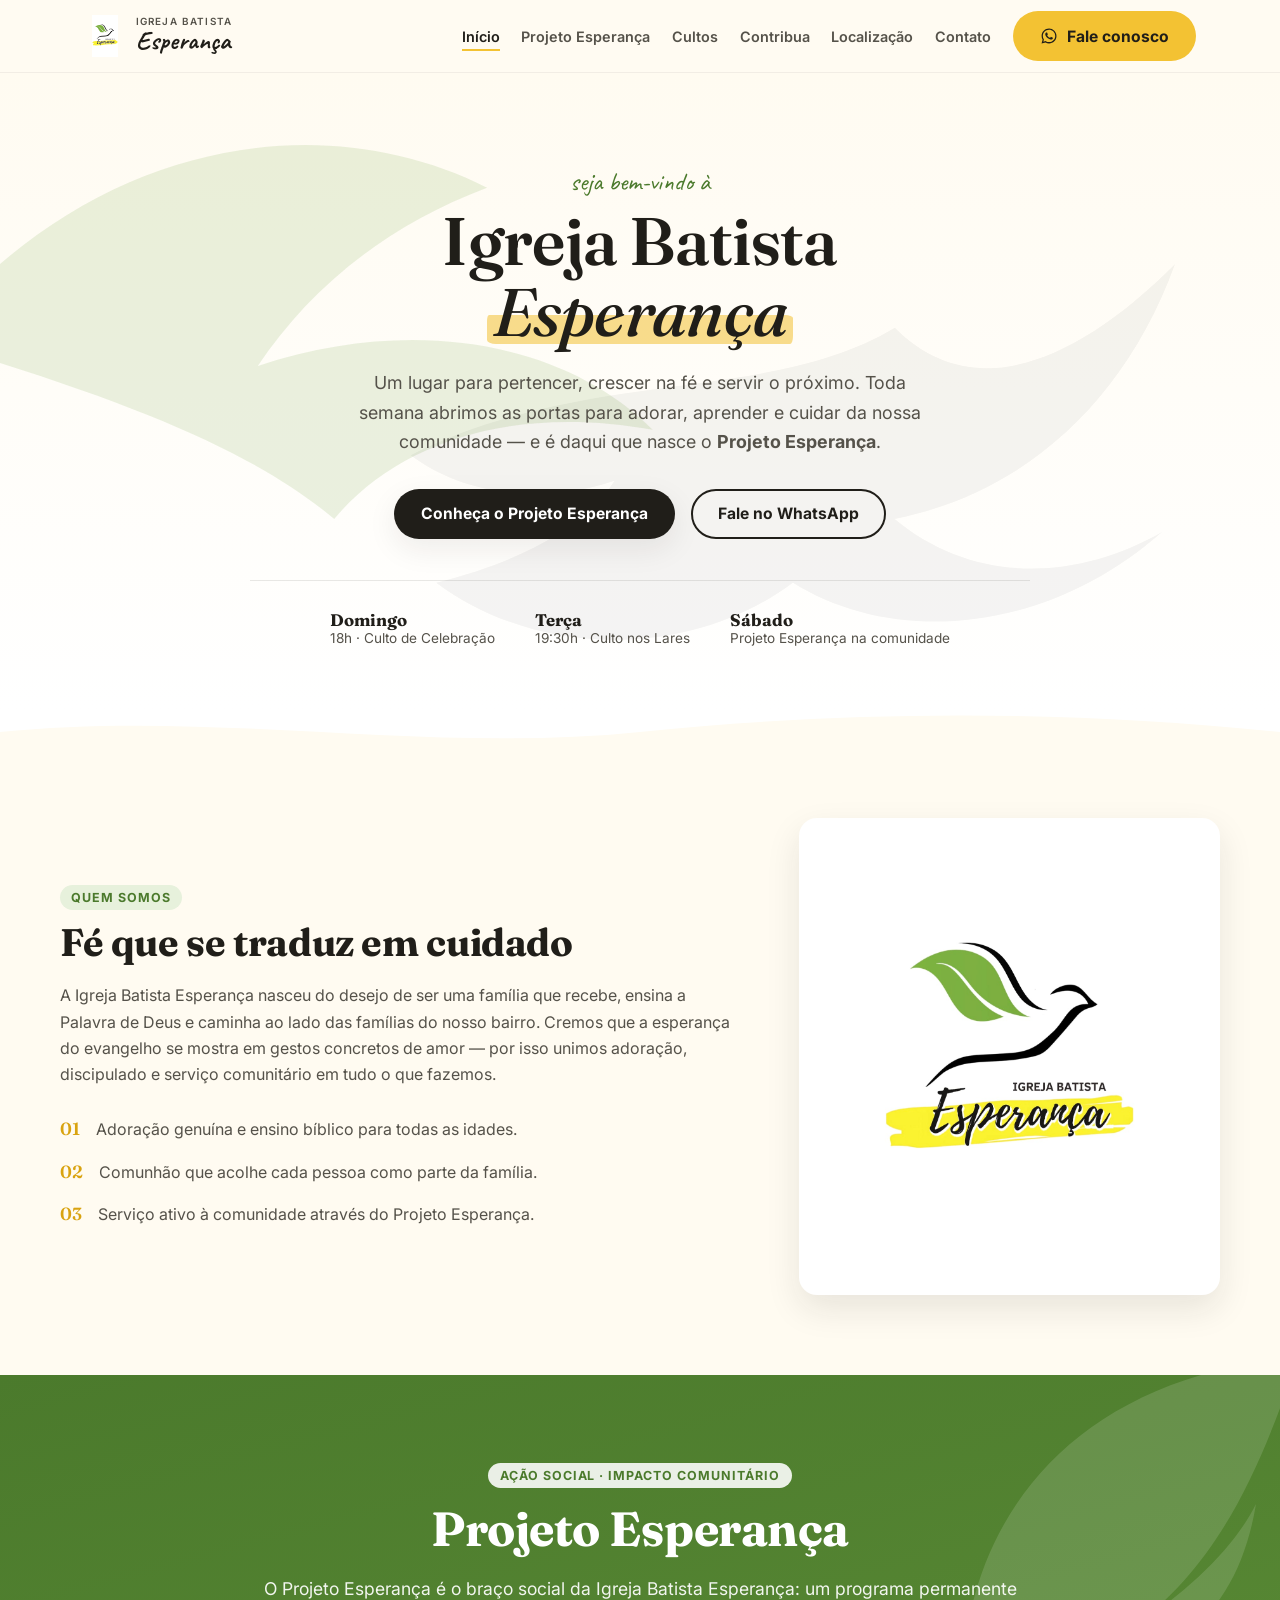
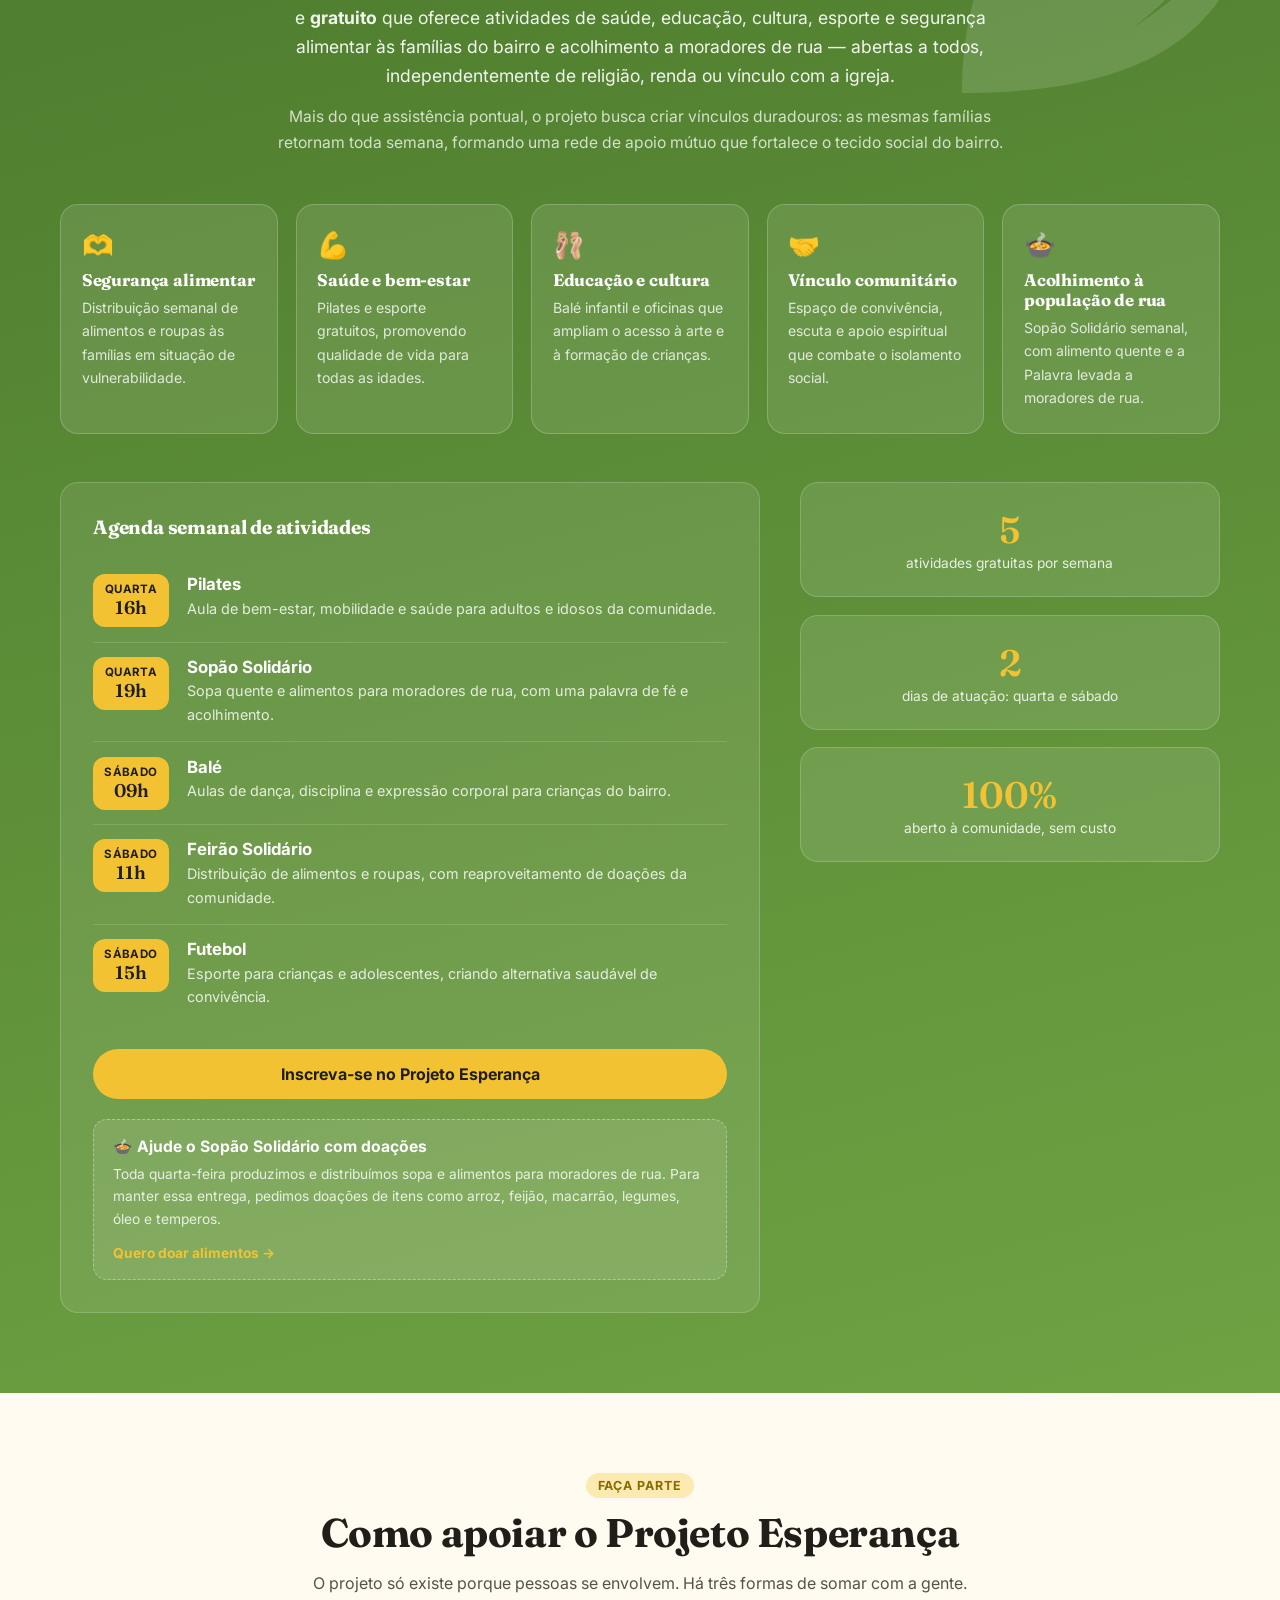
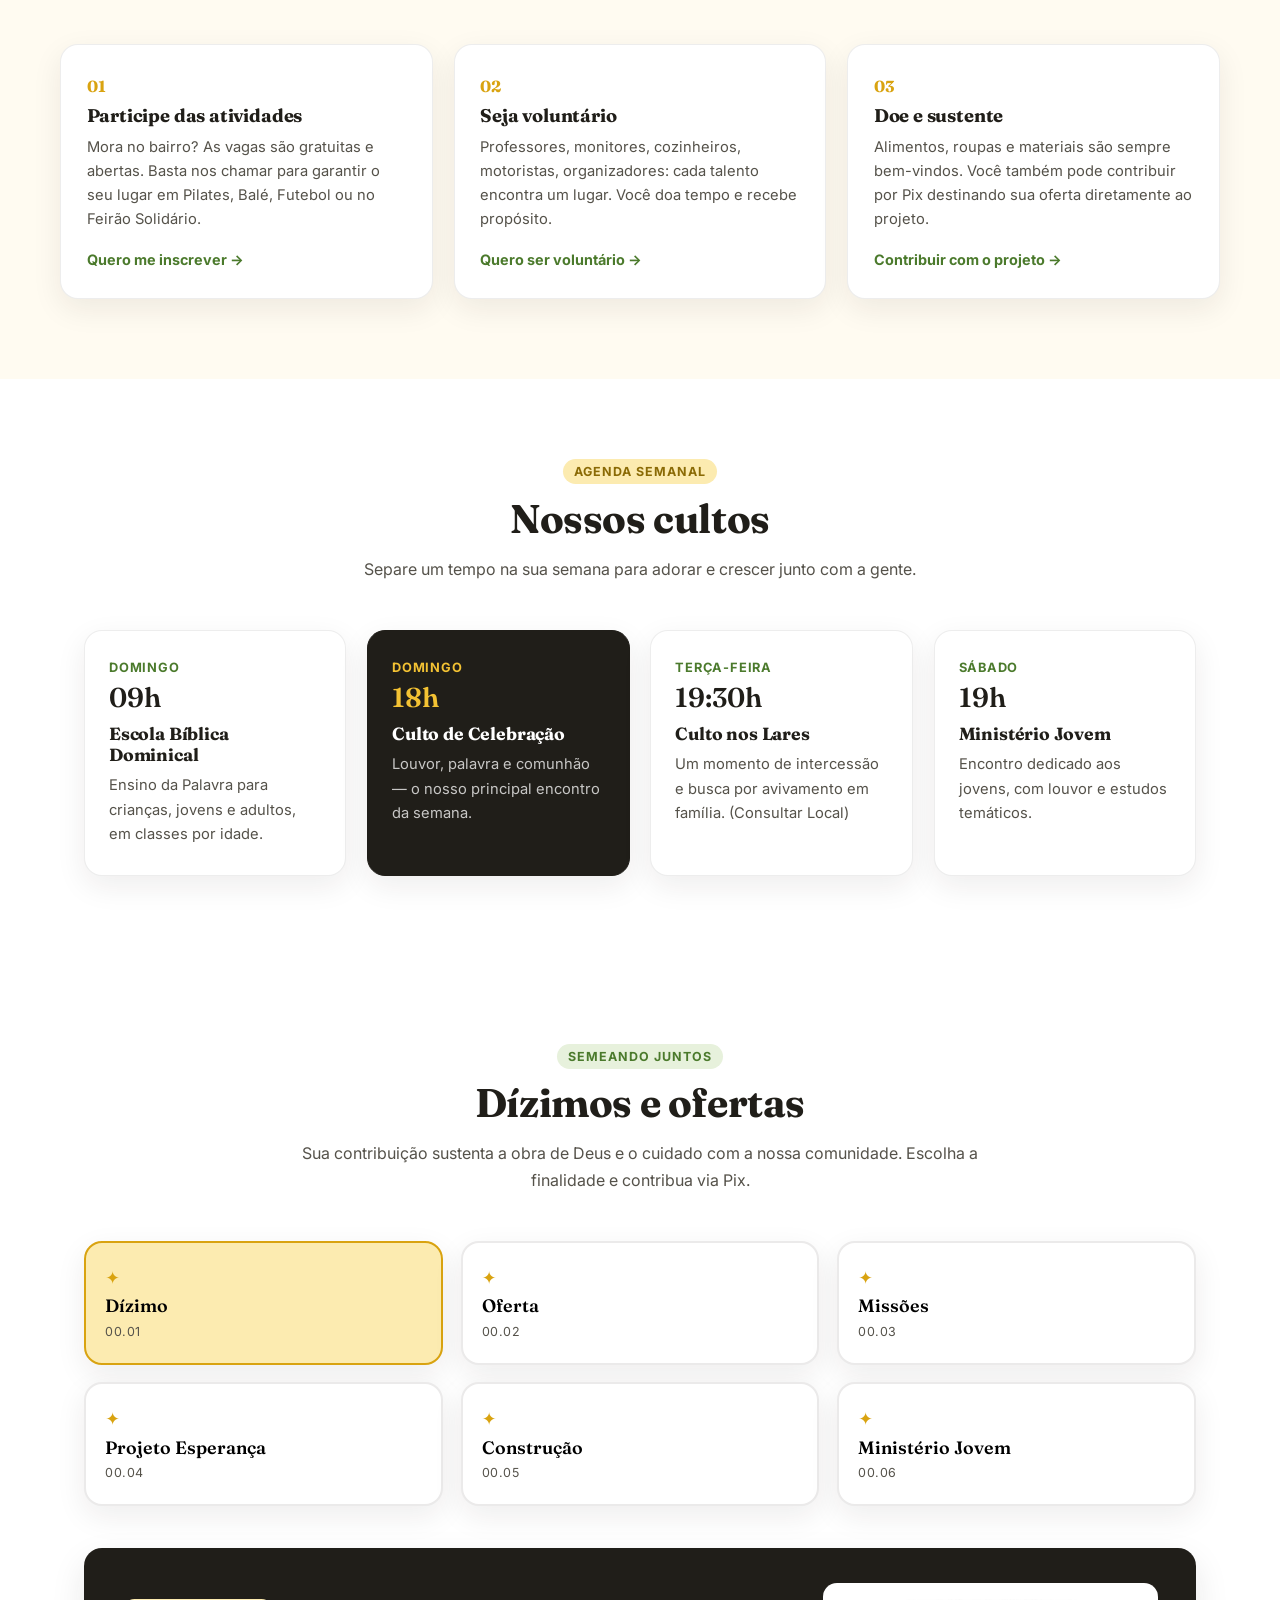
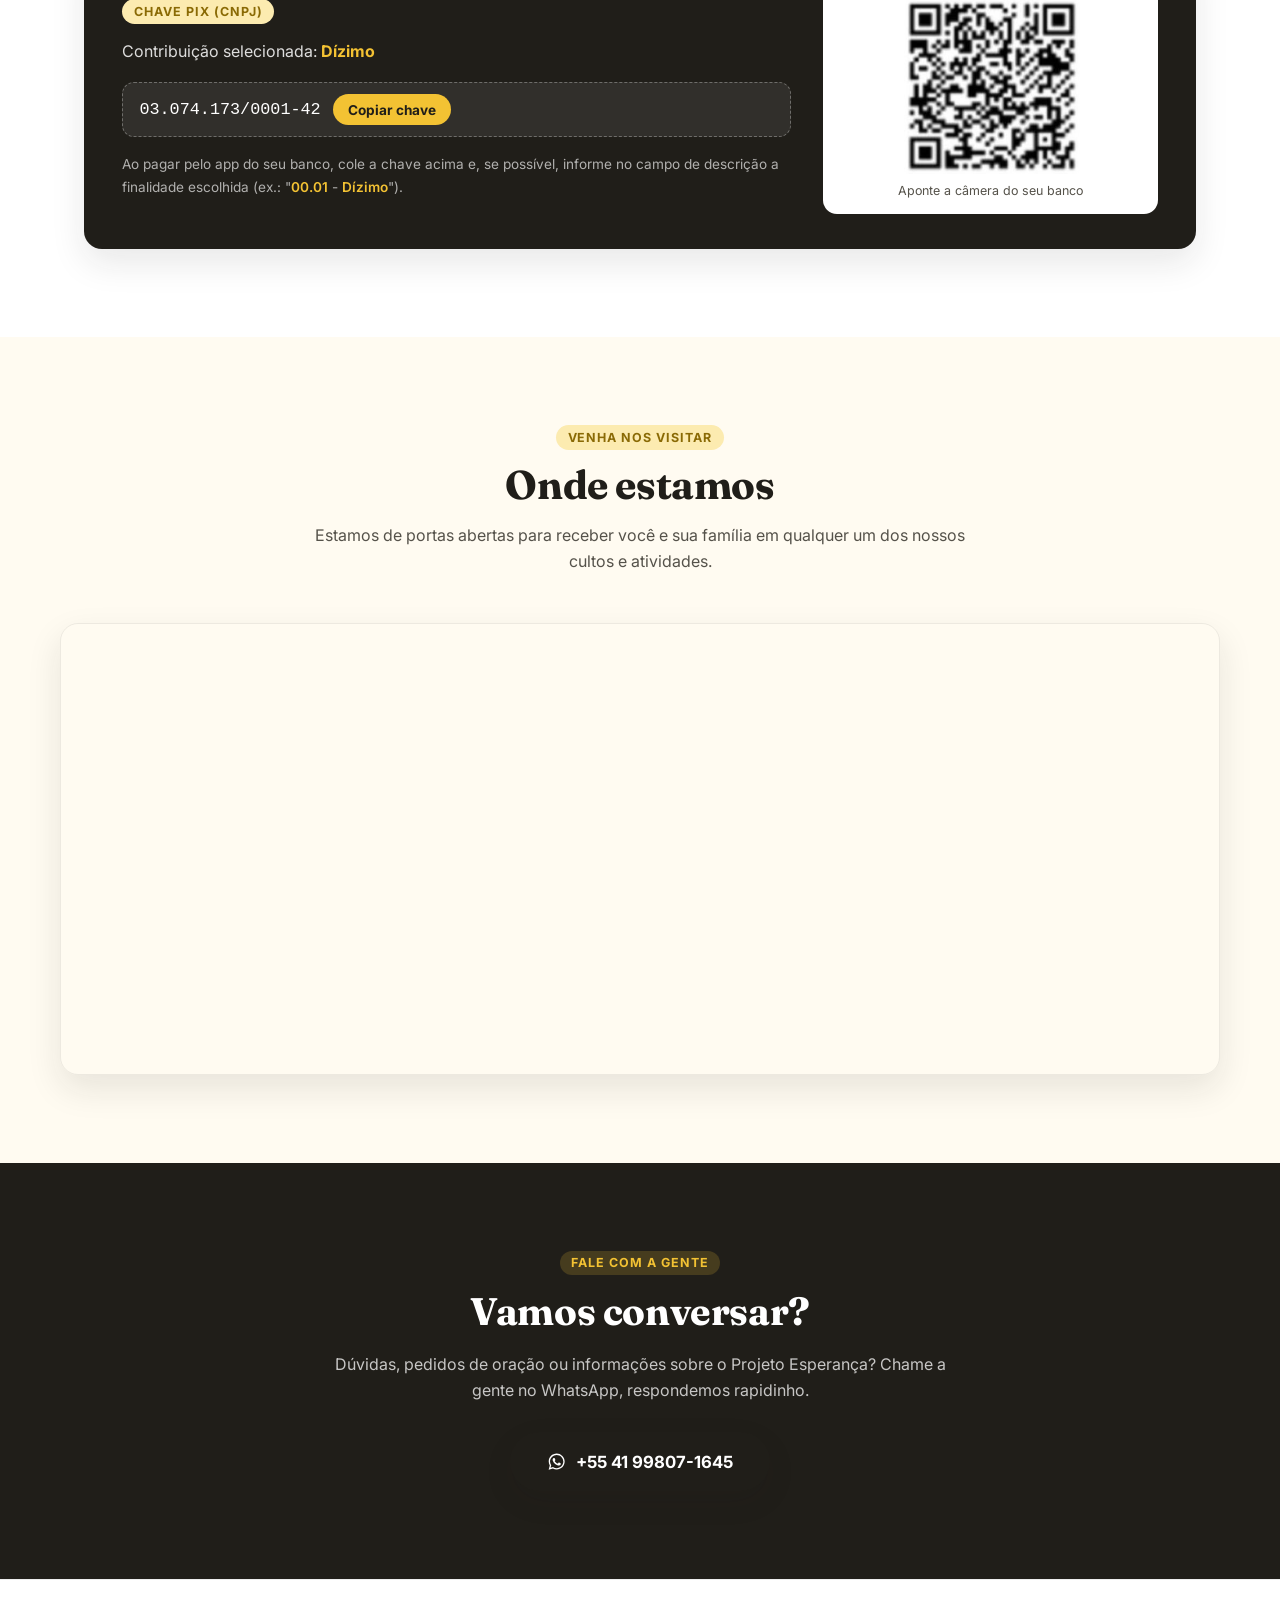
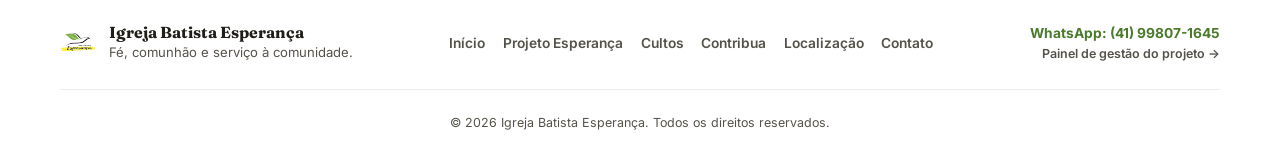
==== commit 45941612: "Atualização Atualização" ====
--- a/files/index.html
+++ b/files/index.html
@@ -13,7 +13,6 @@
 <style>
 /* =========================================================
    Igreja Batista Esperança — identidade visual
-   Dourado/amarelo do logo + branco + verde-folha + tinta
    ========================================================= */
 :root{
   --gold:#F3C233; --gold-deep:#D9A310; --gold-pale:#FCEBB0;
@@ -130,7 +129,7 @@
 .projeto-lede{color:rgba(255,255,255,.92);font-size:1.1rem}
 .projeto-sub{color:rgba(255,255,255,.75);font-size:.98rem;margin-top:.9rem}
 
-.pilares{display:grid;grid-template-columns:repeat(4,1fr);gap:1.1rem;margin-bottom:3rem}
+.pilares{display:grid;grid-template-columns:repeat(auto-fit,minmax(190px,1fr));gap:1.1rem;margin-bottom:3rem}
 .pilar{background:rgba(255,255,255,.1);border:1px solid rgba(255,255,255,.2);border-radius:var(--radius);padding:1.5rem 1.3rem}
 .pilar-ico{font-size:1.6rem;display:block;margin-bottom:.6rem}
 .pilar h4{color:var(--white);font-size:1.05rem;margin-bottom:.4rem}
@@ -148,6 +147,11 @@
 .agenda-info p{color:rgba(255,255,255,.82);font-size:.9rem}
 .btn-projeto{display:inline-flex;align-items:center;justify-content:center;width:100%;margin-top:1.6rem;background:var(--gold);color:var(--ink);font-weight:700;padding:.95em 1.5em;border-radius:100px;text-align:center;transition:transform .18s,background .18s}
 .btn-projeto:hover{background:var(--white);transform:translateY(-2px)}
+.doacao-box{margin-top:1.2rem;background:rgba(255,255,255,.1);border:1px dashed rgba(255,255,255,.35);border-radius:14px;padding:1.1rem 1.2rem}
+.doacao-box strong{display:block;color:var(--white);font-size:.98rem;margin-bottom:.4rem}
+.doacao-box p{color:rgba(255,255,255,.82);font-size:.86rem;margin-bottom:.7rem}
+.doacao-box a{display:inline-block;font-weight:700;font-size:.86rem;color:var(--gold)}
+.doacao-box a:hover{text-decoration:underline}
 .projeto-stats{display:grid;gap:1.1rem}
 .stat{background:rgba(255,255,255,.1);border:1px solid rgba(255,255,255,.18);border-radius:var(--radius);padding:1.5rem;text-align:center}
 .stat-num{display:block;font-family:var(--font-display);font-size:2.3rem;font-weight:600;color:var(--gold)}
@@ -293,7 +297,7 @@
     </div>
     <div class="hero-schedule">
       <div><strong>Domingo</strong><span>18h · Culto de Celebração</span></div>
-      <div><strong>Quarta</strong><span>20h · Culto de Oração</span></div>
+      <div><strong>Terça</strong><span>19:30h · Culto nos Lares</span></div>
       <div><strong>Sábado</strong><span>Projeto Esperança na comunidade</span></div>
     </div>
   </div>
@@ -331,7 +335,7 @@
     <div class="projeto-head reveal">
       <span class="tag tag-on-green">Ação social · Impacto comunitário</span>
       <h2>Projeto Esperança</h2>
-      <p class="projeto-lede">O Projeto Esperança é o braço social da Igreja Batista Esperança: um programa permanente e <strong>gratuito</strong> que oferece atividades de saúde, educação, cultura, esporte e segurança alimentar às famílias do bairro — abertas a todos, independentemente de religião, renda ou vínculo com a igreja.</p>
+      <p class="projeto-lede">O Projeto Esperança é o braço social da Igreja Batista Esperança: um programa permanente e <strong>gratuito</strong> que oferece atividades de saúde, educação, cultura, esporte e segurança alimentar às famílias do bairro e acolhimento a moradores de rua — abertas a todos, independentemente de religião, renda ou vínculo com a igreja.</p>
       <p class="projeto-sub">Mais do que assistência pontual, o projeto busca criar vínculos duradouros: as mesmas famílias retornam toda semana, formando uma rede de apoio mútuo que fortalece o tecido social do bairro.</p>
     </div>
 
@@ -355,6 +359,11 @@
         <span class="pilar-ico">🤝</span>
         <h4>Vínculo comunitário</h4>
         <p>Espaço de convivência, escuta e apoio espiritual que combate o isolamento social.</p>
+      </div>
+      <div class="pilar">
+        <span class="pilar-ico">🍲</span>
+        <h4>Acolhimento à população de rua</h4>
+        <p>Sopão Solidário semanal, com alimento quente e a Palavra levada a moradores de rua.</p>
       </div>
     </div>
 
@@ -371,6 +380,14 @@
         </div>
 
         <div class="projeto-agenda">
+          <div class="agenda-dia"><span class="agenda-semana">Quarta</span><span class="agenda-hora">19h</span></div>
+          <div class="agenda-info">
+            <strong>Sopão Solidário</strong>
+            <p>Sopa quente e alimentos para moradores de rua, com uma palavra de fé e acolhimento.</p>
+          </div>
+        </div>
+
+        <div class="projeto-agenda">
           <div class="agenda-dia"><span class="agenda-semana">Sábado</span><span class="agenda-hora">09h</span></div>
           <div class="agenda-info">
             <strong>Balé</strong>
@@ -397,18 +414,24 @@
         <a class="btn-projeto" href="https://wa.me/5541998071645?text=Ol%C3%A1%2C%20quero%20me%20inscrever%20no%20Projeto%20Esperan%C3%A7a" target="_blank" rel="noopener noreferrer">
           Inscreva-se no Projeto Esperança
         </a>
+
+        <div class="doacao-box">
+          <strong>🍲 Ajude o Sopão Solidário com doações</strong>
+          <p>Toda quarta-feira produzimos e distribuímos sopa e alimentos para moradores de rua. Para manter essa entrega, pedimos doações de itens como arroz, feijão, macarrão, legumes, óleo e temperos.</p>
+          <a href="https://wa.me/5541998071645?text=Ol%C3%A1%2C%20quero%20doar%20alimentos%20para%20o%20Sop%C3%A3o%20Solid%C3%A1rio" target="_blank" rel="noopener noreferrer">Quero doar alimentos →</a>
+        </div>
       </div>
 
       <div class="projeto-stats reveal">
-        <div class="stat"><span class="stat-num">4</span><span class="stat-label">atividades gratuitas por semana</span></div>
-        <div class="stat"><span class="stat-num">3</span><span class="stat-label">frentes de atendimento todo sábado</span></div>
-        <div class="stat"><span class="stat-num">100%</span><span class="stat-label">aberto à comunidade do bairro, sem custo</span></div>
-      </div>
-    </div>
-  </div>
-</section>
-
-<!-- ================= COMO PARTICIPAR ================= -->
+        <div class="stat"><span class="stat-num">5</span><span class="stat-label">atividades gratuitas por semana</span></div>
+        <div class="stat"><span class="stat-num">2</span><span class="stat-label">dias de atuação: quarta e sábado</span></div>
+        <div class="stat"><span class="stat-num">100%</span><span class="stat-label">aberto à comunidade, sem custo</span></div>
+      </div>
+    </div>
+  </div>
+</section>
+
+<!-- COMO PARTICIPAR -->
 <section class="participar">
   <div class="section-head reveal">
     <span class="tag tag-light">Faça parte</span>
@@ -437,7 +460,7 @@
   </div>
 </section>
 
-<!-- ================= CULTOS ================= -->
+<!-- CULTOS -->
 <section class="cultos" id="cultos">
   <div class="section-head reveal">
     <span class="tag tag-light">Agenda semanal</span>
@@ -456,19 +479,19 @@
       <p>Louvor, palavra e comunhão — o nosso principal encontro da semana.</p>
     </article>
     <article class="culto-card">
-      <span class="culto-dia">Quarta-feira</span><span class="culto-hora">20h</span>
-      <h3>Culto de Oração</h3>
-      <p>Um momento de intercessão e busca por avivamento em família.</p>
+      <span class="culto-dia">Terça-feira</span><span class="culto-hora">19:30h</span>
+      <h3>Culto nos Lares</h3>
+      <p>Um momento de intercessão e busca por avivamento em família. (Consultar Local) </p>
     </article>
     <article class="culto-card">
-      <span class="culto-dia">Sexta-feira</span><span class="culto-hora">19h30</span>
+      <span class="culto-dia">Sábado</span><span class="culto-hora">19h</span>
       <h3>Ministério Jovem</h3>
       <p>Encontro dedicado aos jovens, com louvor e estudos temáticos.</p>
     </article>
   </div>
 </section>
 
-<!-- ================= CONTRIBUA ================= -->
+<!--CONTRIBUA -->
 <section id="contribua" class="contribua">
   <div class="section-head reveal">
     <span class="tag">Semeando juntos</span>
@@ -500,7 +523,7 @@
   </div>
 </section>
 
-<!-- ================= LOCALIZAÇÃO ================= -->
+<!-- LOCALIZAÇÃO  -->
 <section id="local" class="local">
   <div class="section-head reveal">
     <span class="tag tag-light">Venha nos visitar</span>
@@ -514,7 +537,7 @@
   </div>
 </section>
 
-<!-- ================= CONTATO ================= -->
+<!-- CONTATO -->
 <section id="contato" class="contato">
   <div class="contato-inner reveal">
     <div class="contato-text">
@@ -529,7 +552,7 @@
   </div>
 </section>
 
-<!-- ================= FOOTER ================= -->
+<!-- FOOTER -->
 <footer class="site-footer">
   <div class="footer-inner">
     <div class="footer-brand">
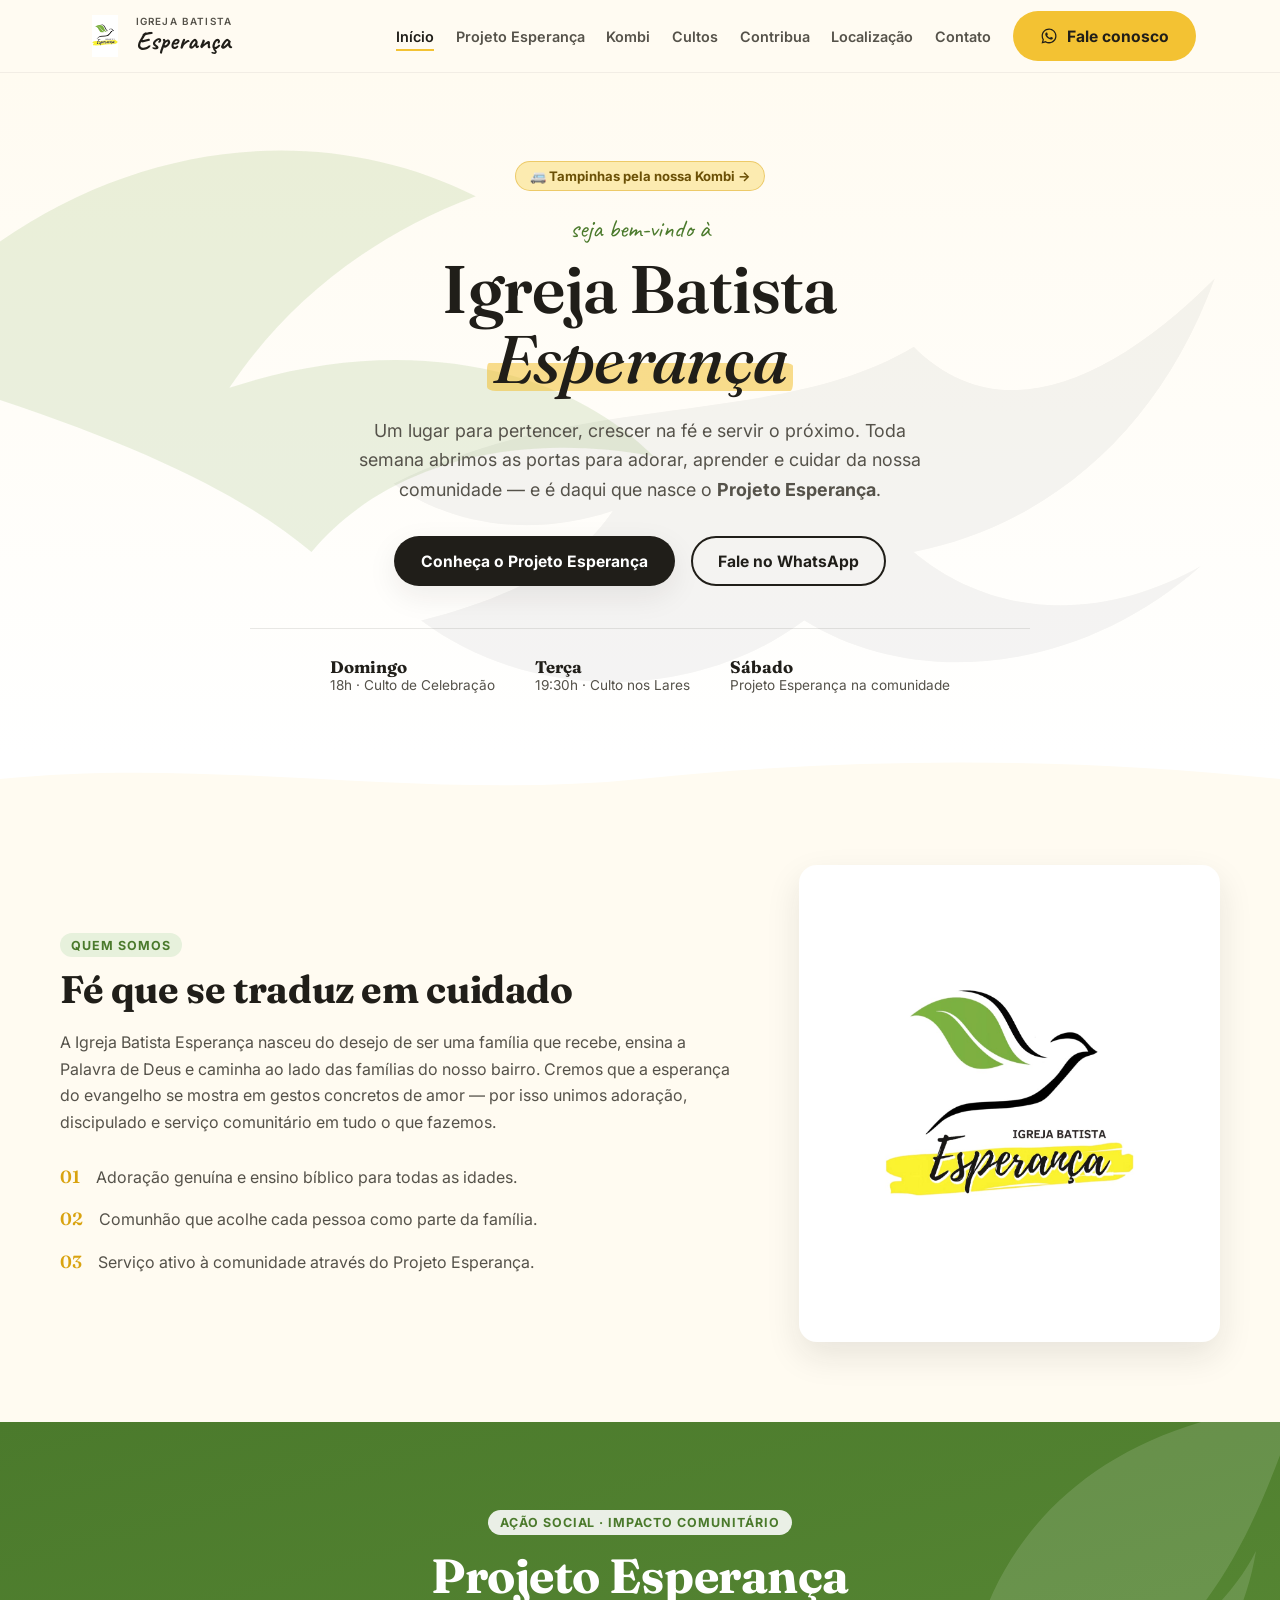
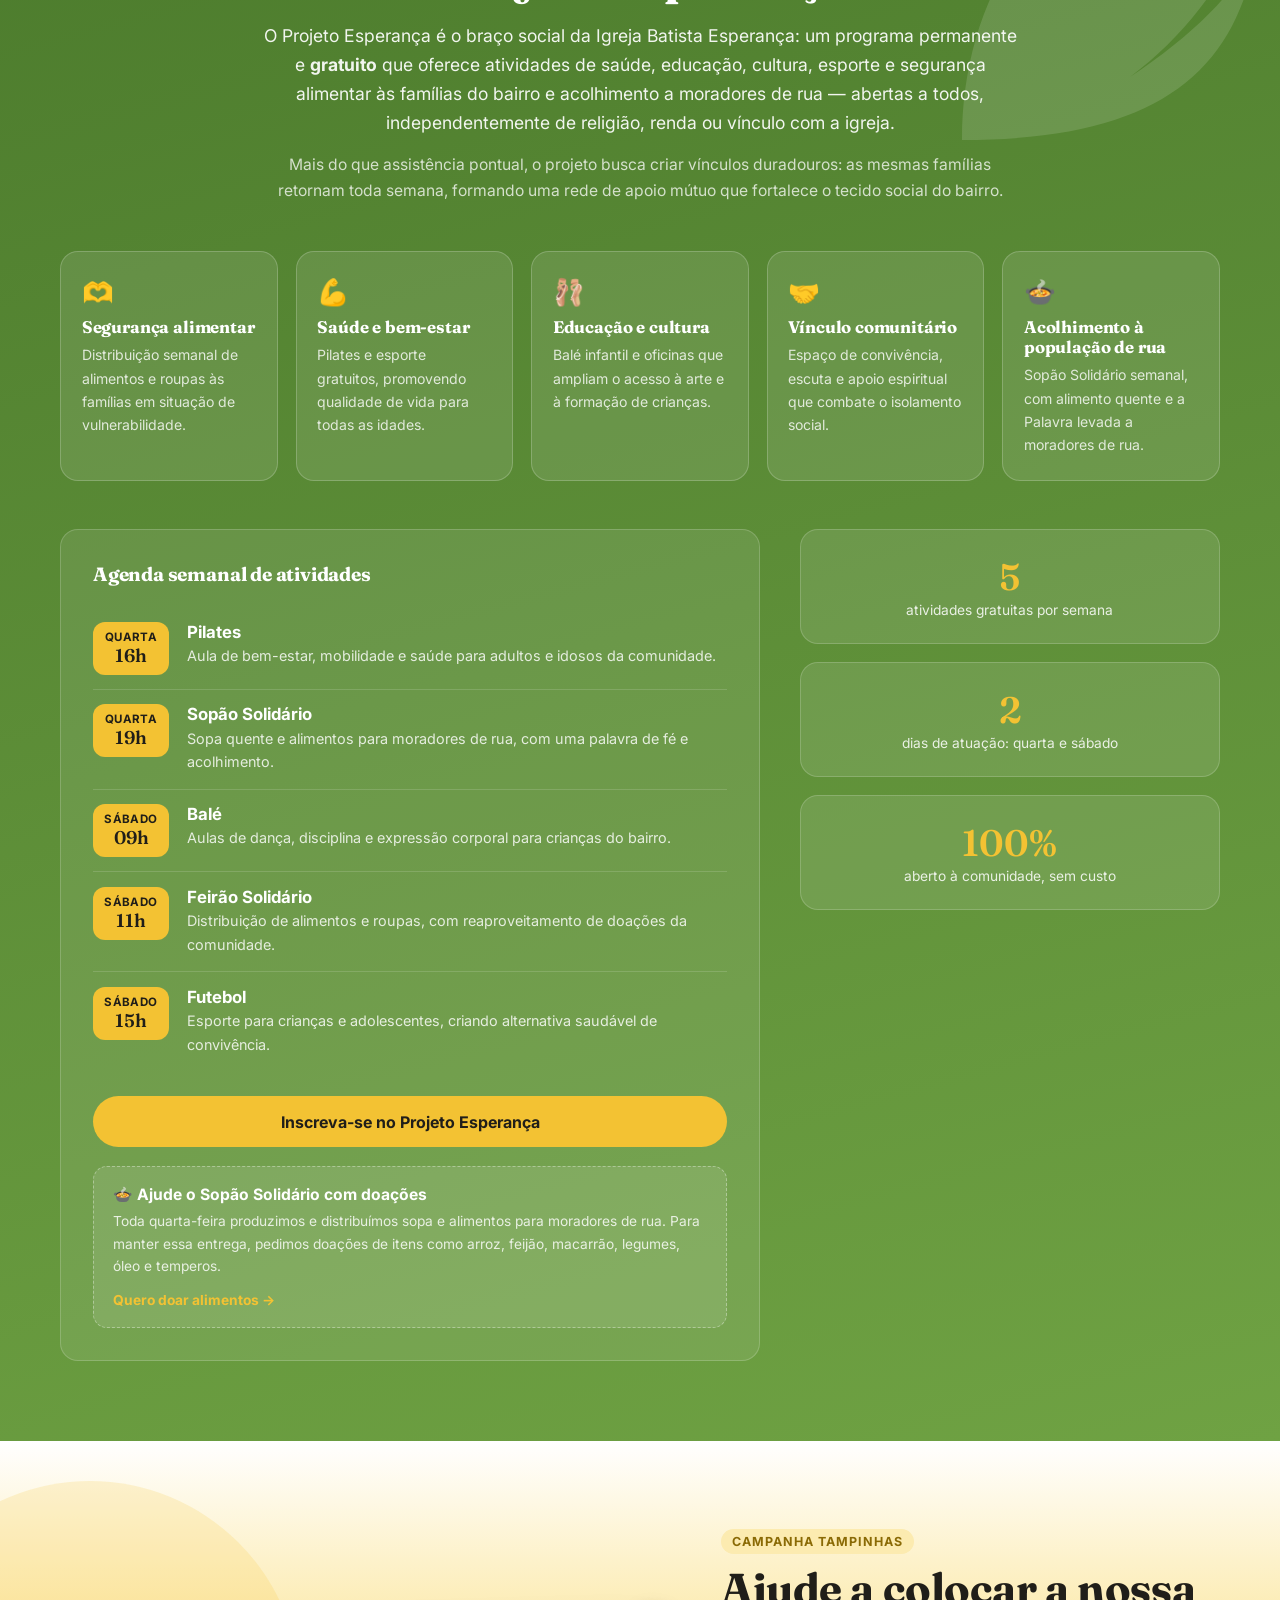
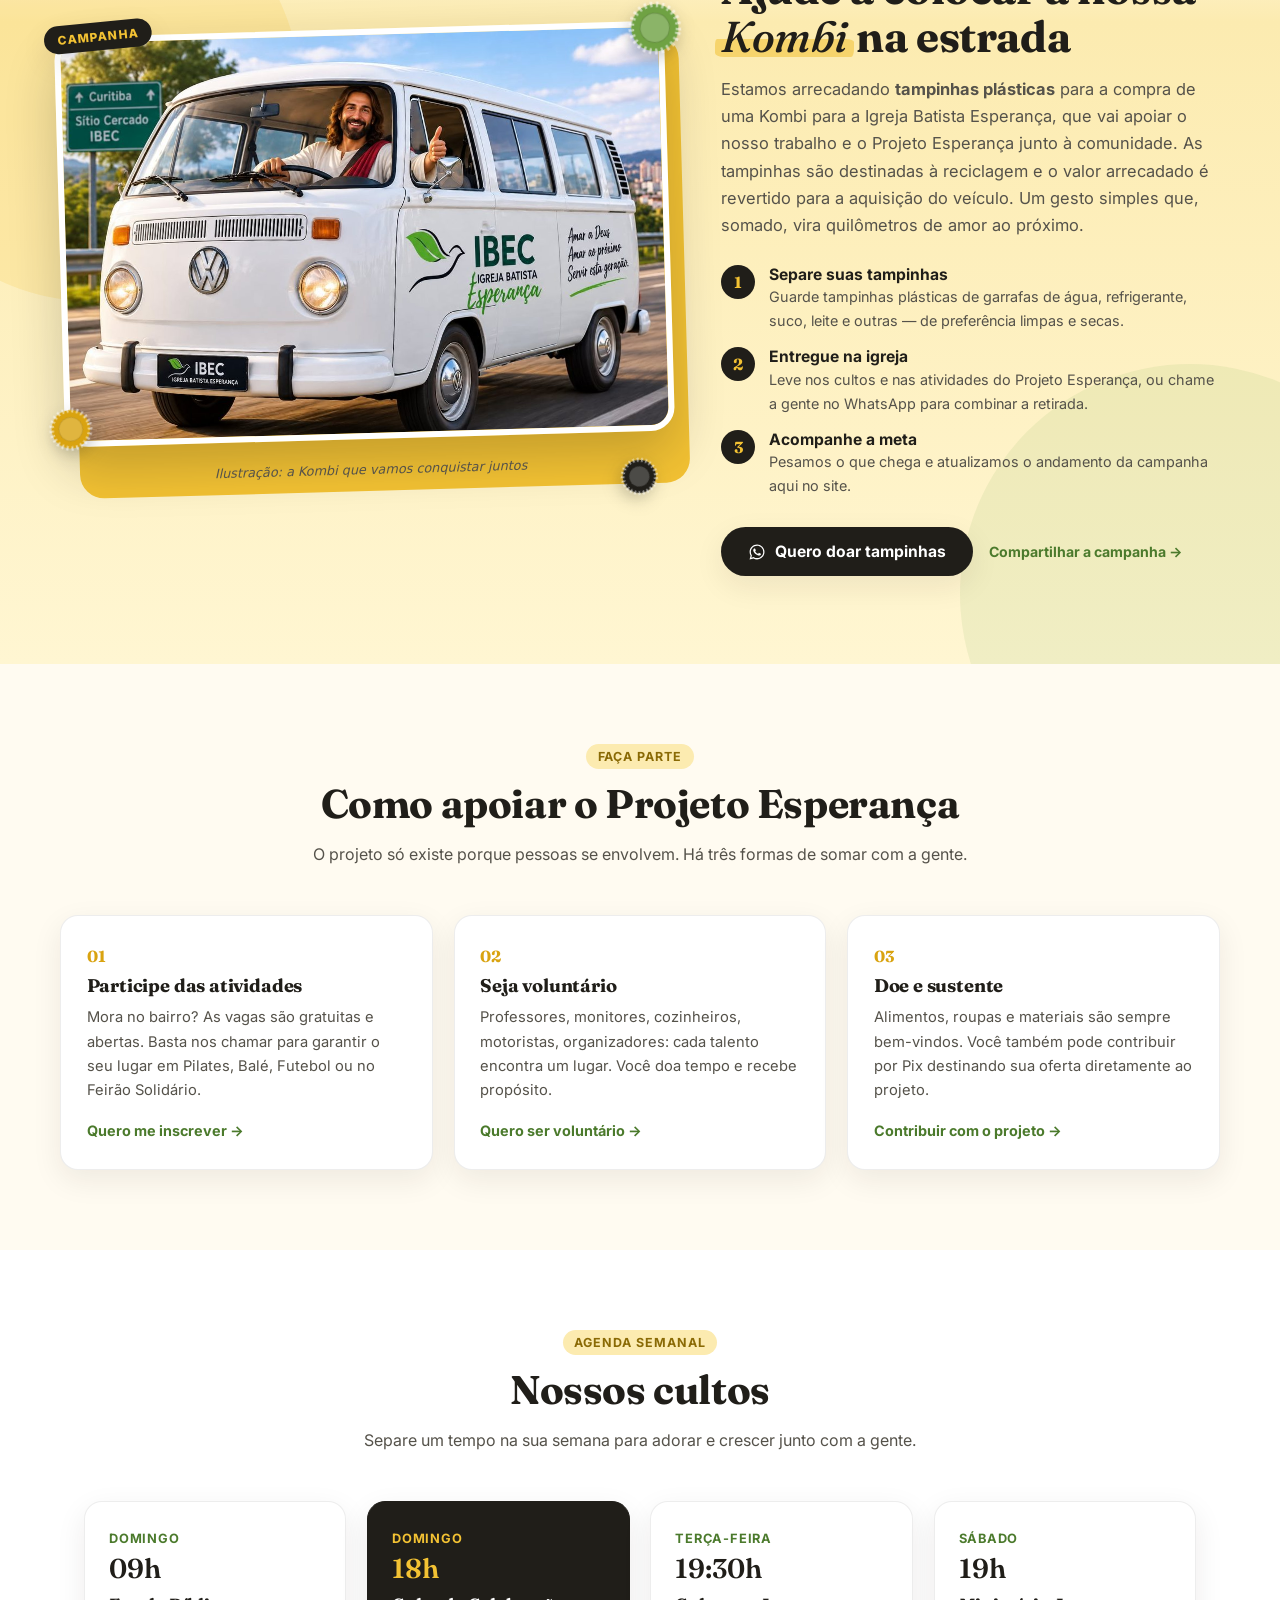
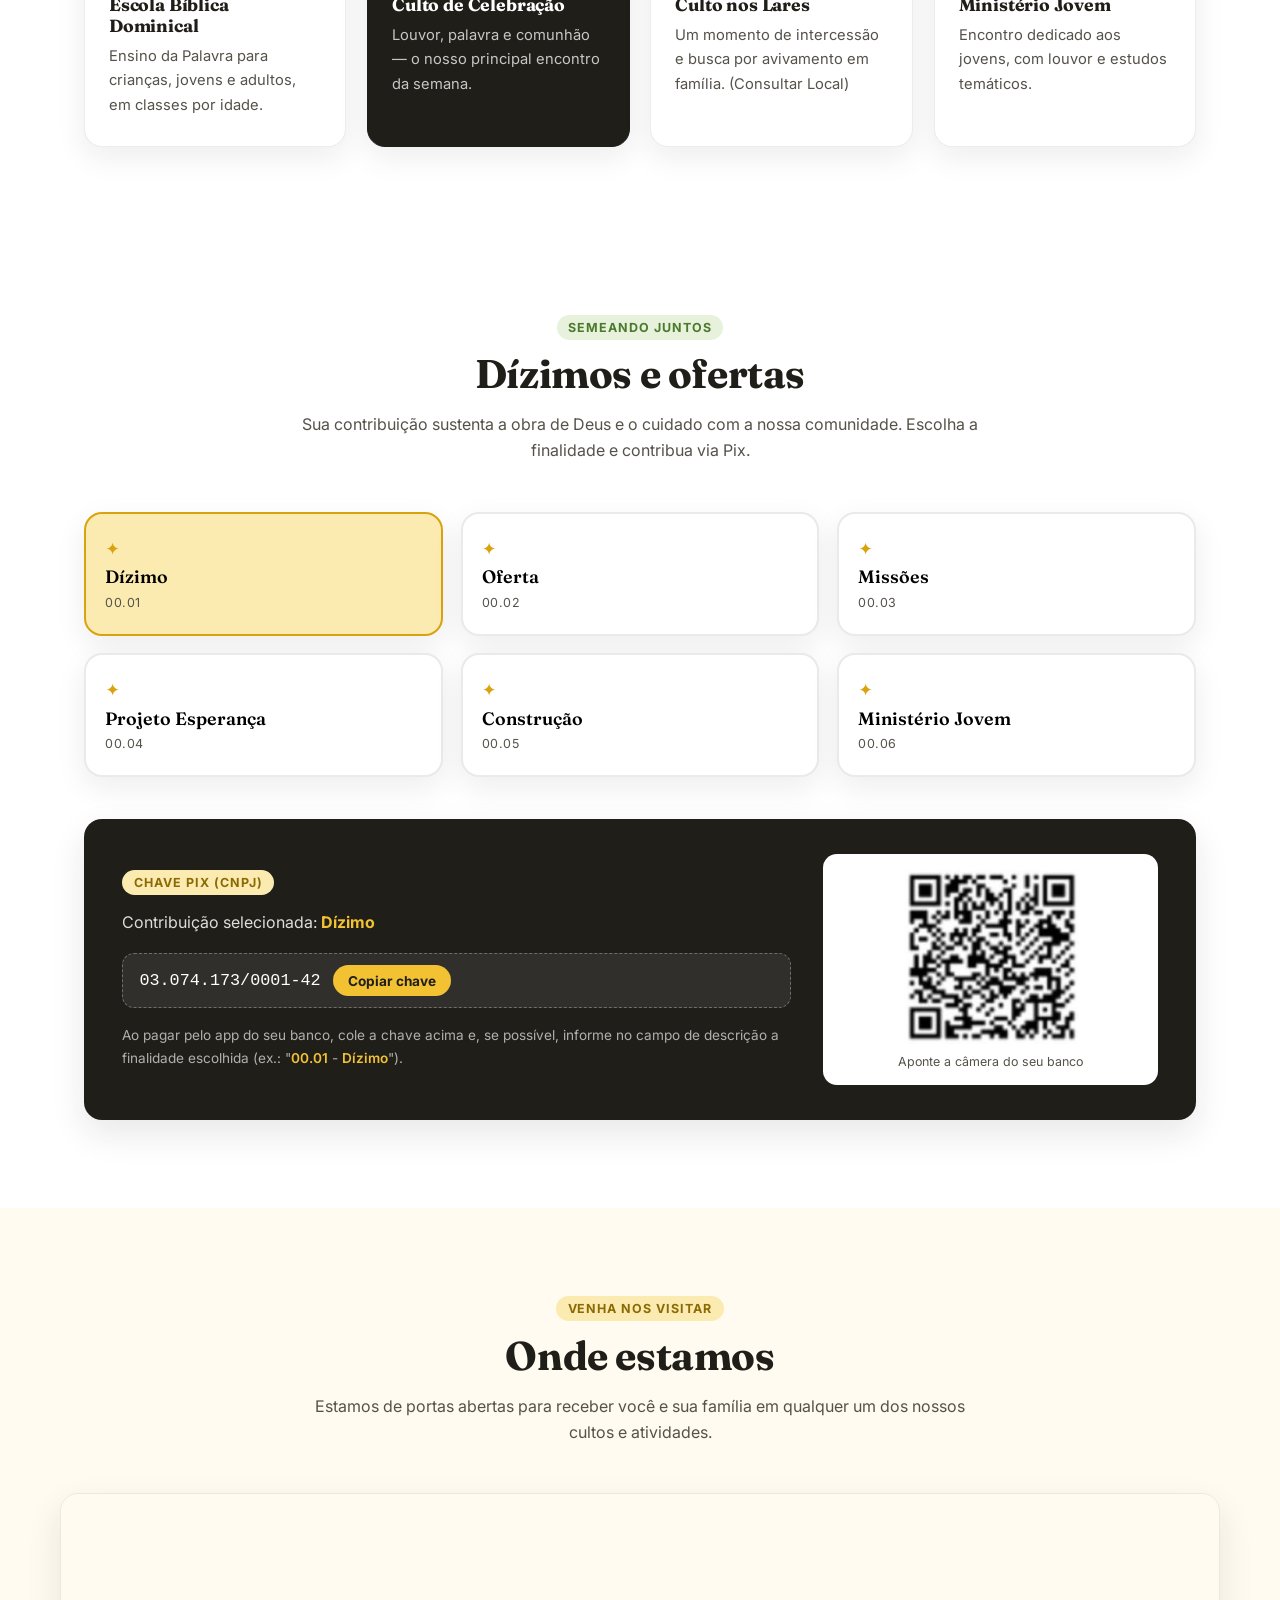
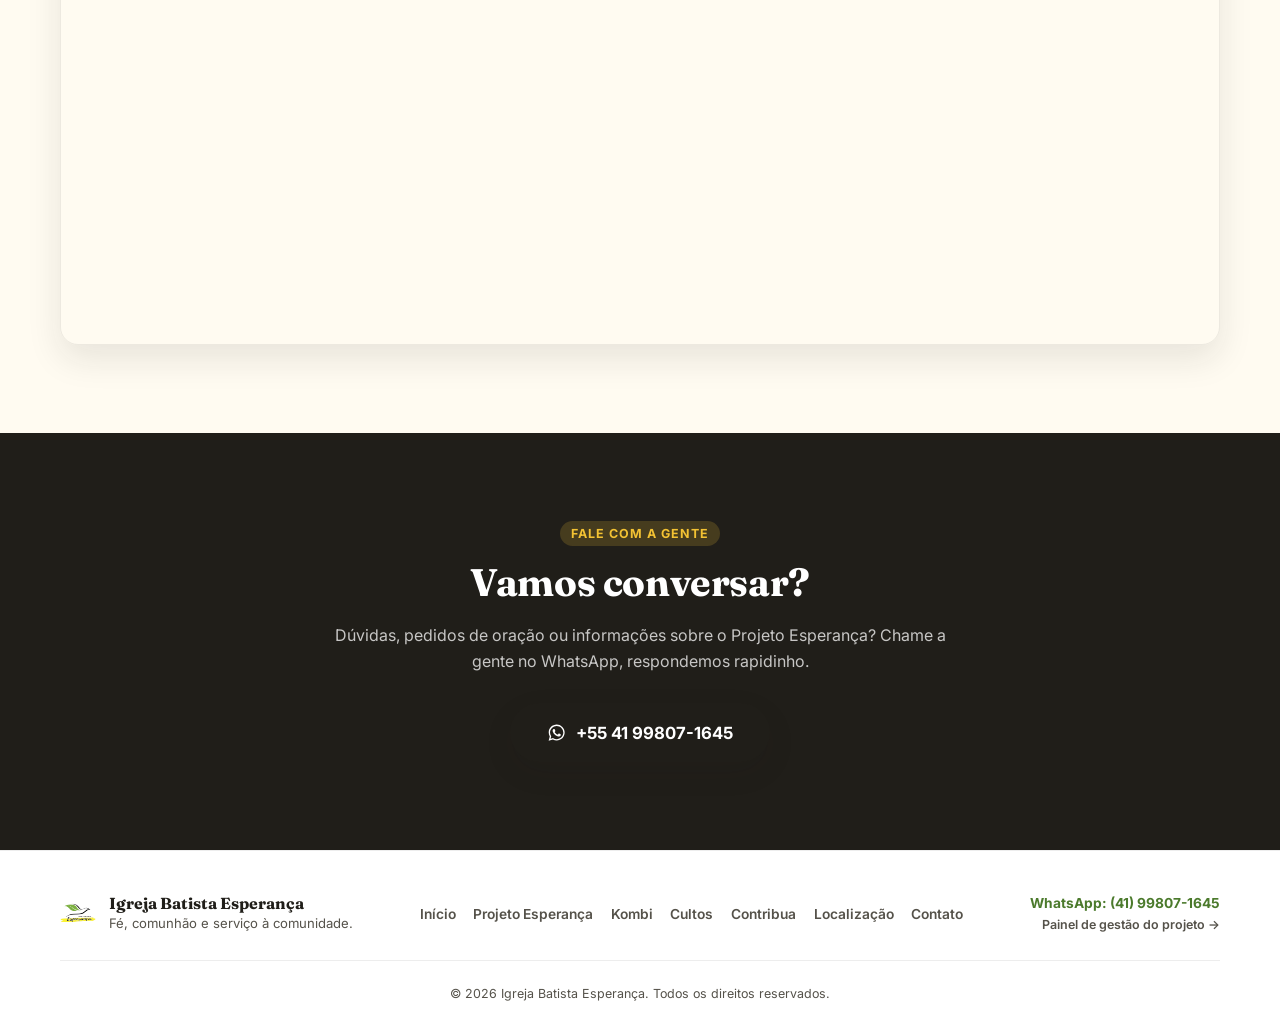
==== commit bf758310: "Kombi Kombi" ====
--- a/files/index.html
+++ b/files/index.html
@@ -157,6 +157,43 @@
 .stat-num{display:block;font-family:var(--font-display);font-size:2.3rem;font-weight:600;color:var(--gold)}
 .stat-label{font-size:.86rem;color:rgba(255,255,255,.85)}
 
+/* KOMBI / TAMPINHAS */
+.hero-pill{display:inline-flex;align-items:center;gap:.5em;background:var(--gold-pale);color:#6B5006;font-weight:700;font-size:.82rem;padding:.45em 1em;border-radius:100px;border:1px solid rgba(217,163,16,.45);margin-bottom:1.1rem;transition:transform .18s,background .18s}
+.hero-pill:hover{background:var(--gold);transform:translateY(-2px)}
+.kombi{position:relative;overflow:hidden;background:linear-gradient(180deg,var(--white) 0%,var(--gold-pale) 22%,#FFF6D2 100%);padding:5.5rem 1.5rem}
+.kombi::before{content:"";position:absolute;left:-120px;top:40px;width:420px;height:420px;border-radius:50%;background:var(--gold);opacity:.18;pointer-events:none}
+.kombi::after{content:"";position:absolute;right:-140px;bottom:-160px;width:460px;height:460px;border-radius:50%;background:var(--green);opacity:.10;pointer-events:none}
+.kombi-inner{position:relative;z-index:1;max-width:var(--container);margin:0 auto;display:grid;grid-template-columns:1.1fr .9fr;gap:3.2rem;align-items:center}
+.kombi-media{position:relative}
+.kombi-photo{margin:0;position:relative;transform:rotate(-1.6deg);transition:transform .35s ease}
+.kombi-photo:hover{transform:rotate(0deg) scale(1.01)}
+.kombi-photo::before{content:"";position:absolute;inset:14px -14px -14px 14px;border-radius:24px;background:var(--gold);z-index:0}
+.kombi-photo img{position:relative;z-index:1;width:100%;height:auto;border-radius:24px;border:6px solid var(--white);box-shadow:0 22px 50px rgba(32,30,25,.22)}
+.kombi-photo figcaption{position:relative;z-index:1;margin-top:1.4rem;font-size:.8rem;color:var(--ink-soft);text-align:center;font-style:italic}
+.kombi-badge{position:absolute;z-index:2;top:-14px;left:-10px;background:var(--ink);color:var(--gold);font-weight:800;font-size:.75rem;letter-spacing:.1em;text-transform:uppercase;padding:.55em 1.1em;border-radius:100px;box-shadow:var(--shadow-soft);transform:rotate(-4deg)}
+.cap{position:absolute;z-index:3;width:54px;height:54px;filter:drop-shadow(0 6px 8px rgba(32,30,25,.25))}
+.cap svg{width:100%;height:100%;display:block}
+.cap.c1{right:-18px;top:-20px;color:var(--green);transform:rotate(12deg);animation:capfloat 5s ease-in-out infinite}
+.cap.c2{left:-16px;bottom:34px;color:var(--gold-deep);width:44px;height:44px;transform:rotate(-18deg);animation:capfloat 6s ease-in-out -2s infinite}
+.cap.c3{right:18px;bottom:-26px;color:var(--ink);width:38px;height:38px;transform:rotate(30deg);animation:capfloat 5.5s ease-in-out -1s infinite}
+@keyframes capfloat{0%,100%{translate:0 0}50%{translate:0 -8px}}
+.kombi-text h2{font-size:clamp(1.9rem,3.4vw,2.7rem);margin:.7rem 0 1rem;line-height:1.1}
+.kombi-text>p{font-size:1.03rem}
+.kombi-meter{margin:1.6rem 0 0;background:var(--white);border:1px solid rgba(32,30,25,.1);border-radius:16px;padding:1.1rem 1.2rem;box-shadow:var(--shadow-soft)}
+.meter-top{display:flex;justify-content:space-between;align-items:baseline;gap:1rem;margin-bottom:.6rem}
+.meter-top strong{font-family:var(--font-display);font-size:1.9rem;line-height:1;color:var(--green-deep)}
+.meter-top span{font-size:.86rem;color:var(--ink-soft);font-weight:600;text-align:right}
+.meter-bar{height:16px;background:rgba(32,30,25,.08);border-radius:100px;overflow:hidden}
+.meter-fill{height:100%;width:0;background:linear-gradient(90deg,var(--gold-deep),var(--gold) 55%,var(--green));border-radius:100px;transition:width 1.4s cubic-bezier(.22,.8,.3,1)}
+.kombi-meter small{display:block;margin-top:.55rem;font-size:.75rem;color:var(--ink-soft)}
+.kombi-steps{list-style:none;margin:1.6rem 0 0;padding:0;display:grid;gap:.9rem}
+.kombi-steps li{display:flex;gap:.9rem;align-items:flex-start}
+.step-n{flex-shrink:0;width:34px;height:34px;border-radius:50%;background:var(--ink);color:var(--gold);font-family:var(--font-display);font-weight:700;display:flex;align-items:center;justify-content:center}
+.kombi-steps strong{display:block;font-size:.98rem;margin-bottom:.1rem}
+.kombi-steps p{font-size:.9rem}
+.kombi-actions{display:flex;flex-wrap:wrap;gap:.8rem;margin-top:1.8rem;align-items:center}
+.kombi-share{font-weight:700;font-size:.88rem;color:var(--green-deep);padding:.4rem .2rem}
+.kombi-share:hover{text-decoration:underline}
 /* COMO PARTICIPAR */
 .participar{background:var(--cream);padding:5rem 1.5rem}
 .participar-grid{max-width:var(--container);margin:0 auto;display:grid;grid-template-columns:repeat(3,1fr);gap:1.3rem}
@@ -227,6 +264,8 @@
 }
 @media (max-width:980px){
   .about-inner{grid-template-columns:1fr}
+  .kombi-inner{grid-template-columns:1fr;gap:3rem}
+  .kombi-media{max-width:620px;margin:0 auto;width:100%}
   .about-media{order:-1;max-width:320px;margin:0 auto}
   .cultos-grid{grid-template-columns:repeat(2,1fr)}
   .projeto-body{grid-template-columns:1fr}
@@ -264,6 +303,7 @@
     <nav class="main-nav" id="mainNav">
       <a href="#sobre" class="nav-link">Início</a>
       <a href="#projeto" class="nav-link">Projeto Esperança</a>
+      <a href="#kombi" class="nav-link">Kombi</a>
       <a href="#cultos" class="nav-link">Cultos</a>
       <a href="#contribua" class="nav-link">Contribua</a>
       <a href="#local" class="nav-link">Localização</a>
@@ -288,6 +328,7 @@
     </svg>
   </div>
   <div class="hero-inner reveal">
+    <a href="#kombi" class="hero-pill">🚐 Tampinhas pela nossa Kombi →</a>
     <p class="eyebrow-script">seja bem-vindo à</p>
     <h1 class="hero-title">Igreja Batista<br><span class="hl-brush">Esperança</span></h1>
     <p class="hero-lede">Um lugar para pertencer, crescer na fé e servir o próximo. Toda semana abrimos as portas para adorar, aprender e cuidar da nossa comunidade — e é daqui que nasce o <strong>Projeto Esperança</strong>.</p>
@@ -426,6 +467,53 @@
         <div class="stat"><span class="stat-num">5</span><span class="stat-label">atividades gratuitas por semana</span></div>
         <div class="stat"><span class="stat-num">2</span><span class="stat-label">dias de atuação: quarta e sábado</span></div>
         <div class="stat"><span class="stat-num">100%</span><span class="stat-label">aberto à comunidade, sem custo</span></div>
+      </div>
+    </div>
+  </div>
+</section>
+
+<!-- CAMPANHA DA KOMBI / TAMPINHAS -->
+<section id="kombi" class="kombi">
+  <div class="kombi-inner">
+    <div class="kombi-media reveal">
+      <figure class="kombi-photo">
+        <span class="kombi-badge">Campanha</span>
+        <img src="[data-uri]" alt="Ilustração da Kombi branca da IBEC, com o logotipo da igreja na lateral e Jesus sorrindo ao volante, com o polegar para cima" loading="lazy">
+        <figcaption>Ilustração: a Kombi que vamos conquistar juntos</figcaption>
+        <span class="cap c1" aria-hidden="true"><svg viewBox="0 0 48 48"><circle cx="24" cy="24" r="21" fill="currentColor"/><circle cx="24" cy="24" r="21" fill="none" stroke="rgba(255,255,255,.55)" stroke-width="5" stroke-dasharray="2.2 3.1"/><circle cx="24" cy="24" r="13" fill="rgba(255,255,255,.2)"/><circle cx="24" cy="24" r="13" fill="none" stroke="rgba(0,0,0,.12)" stroke-width="1"/></svg></span>
+        <span class="cap c2" aria-hidden="true"><svg viewBox="0 0 48 48"><circle cx="24" cy="24" r="21" fill="currentColor"/><circle cx="24" cy="24" r="21" fill="none" stroke="rgba(255,255,255,.55)" stroke-width="5" stroke-dasharray="2.2 3.1"/><circle cx="24" cy="24" r="13" fill="rgba(255,255,255,.2)"/><circle cx="24" cy="24" r="13" fill="none" stroke="rgba(0,0,0,.12)" stroke-width="1"/></svg></span>
+        <span class="cap c3" aria-hidden="true"><svg viewBox="0 0 48 48"><circle cx="24" cy="24" r="21" fill="currentColor"/><circle cx="24" cy="24" r="21" fill="none" stroke="rgba(255,255,255,.55)" stroke-width="5" stroke-dasharray="2.2 3.1"/><circle cx="24" cy="24" r="13" fill="rgba(255,255,255,.2)"/><circle cx="24" cy="24" r="13" fill="none" stroke="rgba(0,0,0,.12)" stroke-width="1"/></svg></span>
+      </figure>
+    </div>
+
+    <div class="kombi-text reveal">
+      <span class="tag tag-light">Campanha Tampinhas</span>
+      <h2>Ajude a colocar a nossa <span class="hl-brush">Kombi</span> na estrada</h2>
+      <p>Estamos arrecadando <strong>tampinhas plásticas</strong> para a compra de uma Kombi para a Igreja Batista Esperança, que vai apoiar o nosso trabalho e o Projeto Esperança junto à comunidade. As tampinhas são destinadas à reciclagem e o valor arrecadado é revertido para a aquisição do veículo. Um gesto simples que, somado, vira quilômetros de amor ao próximo.</p>
+
+      <div class="kombi-meter" id="kombiMeter" hidden>
+        <div class="meter-top">
+          <strong id="meterPct">0%</strong>
+          <span id="meterLabel"></span>
+        </div>
+        <div class="meter-bar" role="progressbar" aria-label="Progresso da campanha da Kombi" aria-valuemin="0" aria-valuemax="100" aria-valuenow="0" id="meterBar">
+          <div class="meter-fill" id="meterFill"></div>
+        </div>
+        <small id="meterDate"></small>
+      </div>
+
+      <ol class="kombi-steps">
+        <li><span class="step-n">1</span><div><strong>Separe suas tampinhas</strong><p>Guarde tampinhas plásticas de garrafas de água, refrigerante, suco, leite e outras — de preferência limpas e secas.</p></div></li>
+        <li><span class="step-n">2</span><div><strong>Entregue na igreja</strong><p>Leve nos cultos e nas atividades do Projeto Esperança, ou chame a gente no WhatsApp para combinar a retirada.</p></div></li>
+        <li><span class="step-n">3</span><div><strong>Acompanhe a meta</strong><p>Pesamos o que chega e atualizamos o andamento da campanha aqui no site.</p></div></li>
+      </ol>
+
+      <div class="kombi-actions">
+        <a href="https://wa.me/5541998071645?text=Ol%C3%A1%2C%20quero%20doar%20tampinhas%20para%20a%20Kombi%20da%20igreja" target="_blank" rel="noopener noreferrer" class="btn btn-primary">
+          <svg viewBox="0 0 24 24" class="ico-whats" aria-hidden="true"><path d="M12.04 2C6.58 2 2.13 6.45 2.13 11.91c0 1.75.46 3.46 1.33 4.97L2.05 22l5.25-1.38a9.9 9.9 0 0 0 4.74 1.21h.01c5.46 0 9.9-4.45 9.9-9.91 0-2.65-1.03-5.14-2.9-7.01A9.87 9.87 0 0 0 12.04 2zm0 18.12h-.01a8.2 8.2 0 0 1-4.19-1.15l-.3-.18-3.12.82.83-3.04-.2-.31a8.17 8.17 0 0 1-1.26-4.36c0-4.53 3.7-8.22 8.25-8.22 2.2 0 4.27.86 5.83 2.42a8.15 8.15 0 0 1 2.41 5.81c0 4.53-3.7 8.21-8.24 8.21zm4.52-6.16c-.25-.12-1.47-.72-1.7-.81-.23-.08-.39-.12-.56.13-.17.24-.64.8-.78.97-.14.16-.29.18-.53.06-.25-.12-1.04-.38-1.99-1.22-.73-.66-1.23-1.46-1.37-1.71-.14-.24-.02-.38.11-.5.11-.11.25-.29.37-.43.12-.15.16-.24.24-.41.08-.16.04-.3-.02-.43-.06-.12-.56-1.36-.77-1.86-.2-.48-.41-.42-.56-.43-.15-.01-.32-.01-.48-.01-.17 0-.44.06-.67.31-.23.24-.87.86-.87 2.09 0 1.24.9 2.44 1.02 2.6.12.16 1.77 2.7 4.28 3.79.6.26 1.06.41 1.43.53.6.19 1.14.16 1.57.1.48-.07 1.47-.6 1.68-1.18.21-.58.21-1.08.14-1.18-.06-.11-.23-.17-.48-.29z"/></svg>
+          <span>Quero doar tampinhas</span>
+        </a>
+        <a href="#" class="kombi-share" id="kombiShare" target="_blank" rel="noopener noreferrer">Compartilhar a campanha →</a>
       </div>
     </div>
   </div>
@@ -560,7 +648,7 @@
       <div><strong>Igreja Batista Esperança</strong><p>Fé, comunhão e serviço à comunidade.</p></div>
     </div>
     <nav class="footer-nav">
-      <a href="#sobre">Início</a><a href="#projeto">Projeto Esperança</a><a href="#cultos">Cultos</a><a href="#contribua">Contribua</a><a href="#local">Localização</a><a href="#contato">Contato</a>
+      <a href="#sobre">Início</a><a href="#projeto">Projeto Esperança</a><a href="#kombi">Kombi</a><a href="#cultos">Cultos</a><a href="#contribua">Contribua</a><a href="#local">Localização</a><a href="#contato">Contato</a>
     </nav>
     <div style="display:flex;flex-direction:column;gap:.35rem;align-items:flex-end">
       <a href="https://wa.me/5541998071645" target="_blank" rel="noopener noreferrer" class="footer-whats">WhatsApp: (41) 99807-1645</a>
@@ -614,6 +702,41 @@
 const links=document.querySelectorAll('.nav-link');
 const no=new IntersectionObserver(es=>{es.forEach(e=>{if(e.isIntersecting){const id=e.target.id;links.forEach(l=>l.classList.toggle('nav-link-active',l.getAttribute('href')==='#'+id));}})},{rootMargin:'-45% 0px -50% 0px'});
 document.querySelectorAll('section[id]').forEach(s=>no.observe(s));
+
+/* ===== CAMPANHA DA KOMBI (tampinhas) =====
+   Para atualizar o andamento, edite apenas os valores abaixo:
+   - meta: quanto a campanha quer arrecadar (ex.: 1000)
+   - atual: quanto já foi arrecadado (ex.: 250)
+   - unidade: 'kg' ou 'tampinhas'
+   - atualizadoEm: texto livre (ex.: '26/10/2026')
+   Enquanto "meta" for 0, a barra de progresso fica escondida. */
+const CAMPANHA_KOMBI = { meta: 0, atual: 0, unidade: 'kg', atualizadoEm: '' };
+
+(function(){
+  const box=document.getElementById('kombiMeter');
+  if(box && CAMPANHA_KOMBI.meta>0){
+    const pct=Math.max(0,Math.min(100,Math.round(CAMPANHA_KOMBI.atual/CAMPANHA_KOMBI.meta*100)));
+    const fmt=n=>Number(n).toLocaleString('pt-BR');
+    const u=CAMPANHA_KOMBI.unidade;
+    const money=u==='R$';
+    document.getElementById('meterPct').textContent=pct+'%';
+    document.getElementById('meterLabel').textContent=money
+      ? 'R$ '+fmt(CAMPANHA_KOMBI.atual)+' de R$ '+fmt(CAMPANHA_KOMBI.meta)
+      : fmt(CAMPANHA_KOMBI.atual)+' '+u+' de '+fmt(CAMPANHA_KOMBI.meta)+' '+u;
+    document.getElementById('meterBar').setAttribute('aria-valuenow',String(pct));
+    if(CAMPANHA_KOMBI.atualizadoEm) document.getElementById('meterDate').textContent='Atualizado em '+CAMPANHA_KOMBI.atualizadoEm;
+    box.hidden=false;
+    const fill=document.getElementById('meterFill');
+    const mo=new IntersectionObserver(es=>{es.forEach(e=>{if(e.isIntersecting){fill.style.width=pct+'%';mo.disconnect();}})},{threshold:.4});
+    mo.observe(box);
+  }
+  const share=document.getElementById('kombiShare');
+  if(share){
+    const url=location.href.split('#')[0]+'#kombi';
+    const txt='Ajude a Igreja Batista Esperança a conquistar sua Kombi! Doe tampinhas plásticas: '+url;
+    share.href='https://wa.me/?text='+encodeURIComponent(txt);
+  }
+})();
 </script>
 </body>
 </html>
